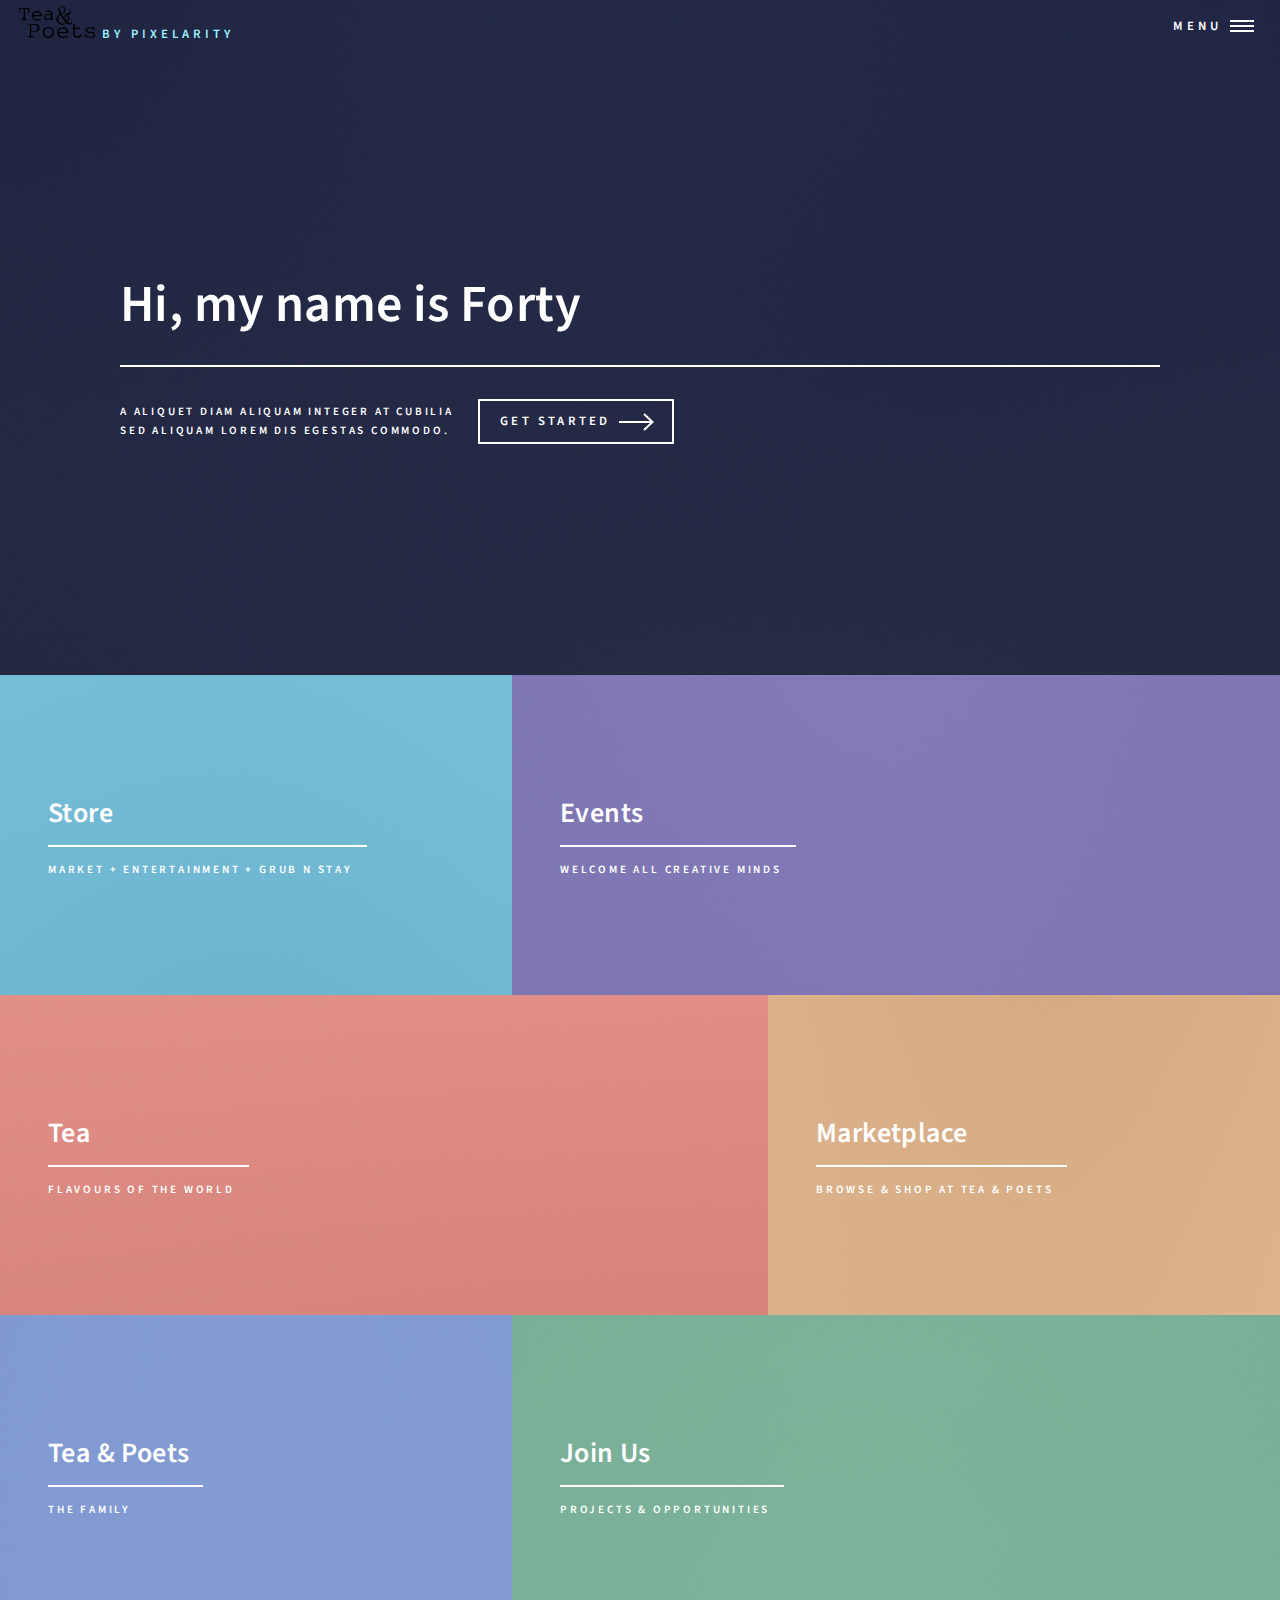
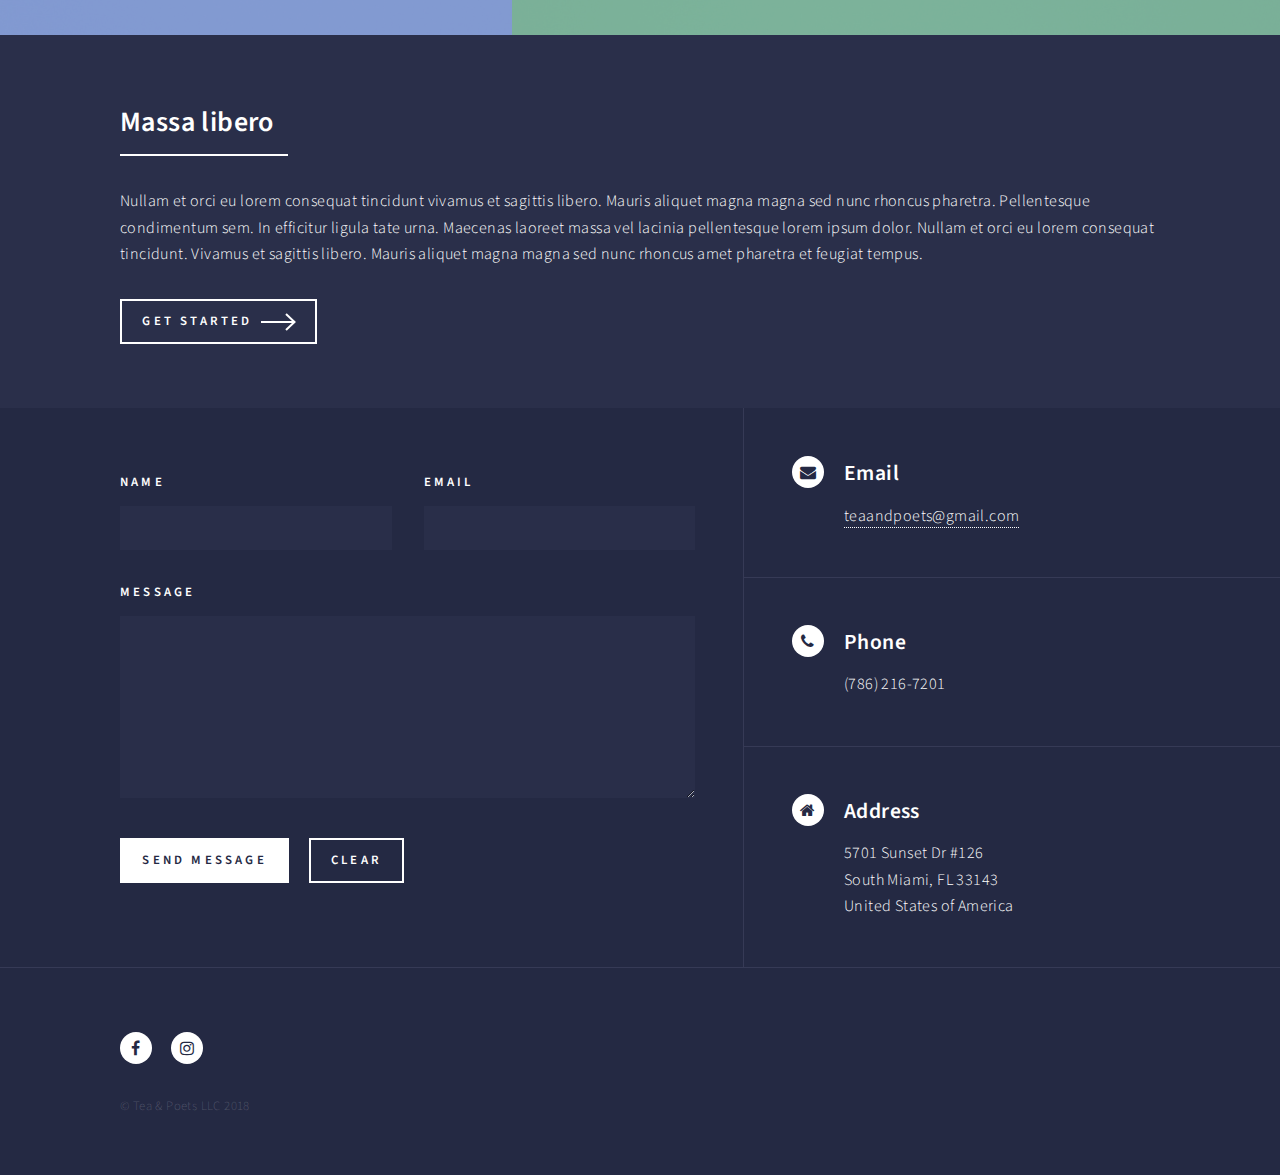
==== index.html @ d029de9e "first commit" ====
<!DOCTYPE HTML>
<!--
	Forty by Pixelarity
	pixelarity.com | hello@pixelarity.com
	License: pixelarity.com/license
-->
<html>
	<head>
		<title>Untitled</title>
		<meta charset="utf-8" />
		<meta name="viewport" content="width=device-width, initial-scale=1, user-scalable=no" />
		<!--[if lte IE 8]><script src="assets/js/ie/html5shiv.js"></script><![endif]-->
		<link rel="stylesheet" href="assets/css/main.css" />
		<!--[if lte IE 9]><link rel="stylesheet" href="assets/css/ie9.css" /><![endif]-->
		<!--[if lte IE 8]><link rel="stylesheet" href="assets/css/ie8.css" /><![endif]-->
	</head>
	<body>

		<!-- Wrapper -->
			<div id="wrapper">

				<!-- Header -->
					<header id="header" class="alt">
						<a href="index.html" class="logo"><img src="./images/TPLogo_black.png"> <span>by Pixelarity</span></a>
						<!-- <a href="index.html" class="logo"><strong>Forty</strong> <span>by Pixelarity</span></a> -->
						<nav>
							<a href="#menu">Menu</a>
						</nav>
					</header>

				<!-- Menu -->
					<nav id="menu">
						<ul class="links">
							<li><a href="index.html">Home</a></li>
							<li><a href="landing.html">Landing</a></li>
							<li><a href="generic.html">Generic</a></li>
							<li><a href="elements.html">Elements</a></li>
						</ul>
						<ul class="actions vertical">
							<li><a href="#" class="button special fit">Get Started</a></li>
							<li><a href="#" class="button fit">Log In</a></li>
						</ul>
					</nav>

				<!-- Banner -->
					<section id="banner" class="major">
						<div class="inner">
							<header class="major">
								<h1>Hi, my name is Forty</h1>
							</header>
							<div class="content">
								<p>A aliquet diam aliquam integer at Cubilia<br />
								sed aliquam lorem dis Egestas Commodo.</p>
								<ul class="actions">
									<li><a href="#one" class="button next scrolly">Get Started</a></li>
								</ul>
							</div>
						</div>
					</section>

				<!-- Main -->
					<div id="main">

						<!-- One -->
							<section id="one" class="tiles">
								<article>
									<span class="image">
										<img src="images/pic01.jpg" alt="" />
									</span>
									<header class="major">
										<h3><a href="landing.html" class="link">Store</a></h3>
										<p>Market + Entertainment + Grub N Stay</p>
									</header>
								</article>
								<article>
									<span class="image">
										<img src="images/pic02.jpg" alt="" />
									</span>
									<header class="major">
										<h3><a href="landing.html" class="link">Events</a></h3>
										<p>Welcome all creative minds</p>
									</header>
								</article>
								<article>
									<span class="image">
										<img src="images/pic03.jpg" alt="" />
									</span>
									<header class="major">
										<h3><a href="landing.html" class="link">Tea</a></h3>
										<p>Flavours of the world</p>
									</header>
								</article>
								<article>
									<span class="image">
										<img src="images/pic04.jpg" alt="" />
									</span>
									<header class="major">
										<h3><a href="landing.html" class="link">Marketplace </a></h3>
										<p>Browse & Shop at Tea & Poets</p>
									</header>
								</article>
								<article>
									<span class="image">
										<img src="images/pic05.jpg" alt="" />
									</span>
									<header class="major">
										<h3><a href="landing.html" class="link">Tea & Poets</a></h3>
										<p>the family</p>
									</header>
								</article>
								<article>
									<span class="image">
										<img src="images/pic06.jpg" alt="" />
									</span>
									<header class="major">
										<h3><a href="landing.html" class="link">Join Us</a></h3>
										<p>Projects & Opportunities</p>
									</header>
								</article>
							</section>

						<!-- Two -->
							<section id="two">
								<div class="inner">
									<header class="major">
										<h2>Massa libero</h2>
									</header>
									<p>Nullam et orci eu lorem consequat tincidunt vivamus et sagittis libero. Mauris aliquet magna magna sed nunc rhoncus pharetra. Pellentesque condimentum sem. In efficitur ligula tate urna. Maecenas laoreet massa vel lacinia pellentesque lorem ipsum dolor. Nullam et orci eu lorem consequat tincidunt. Vivamus et sagittis libero. Mauris aliquet magna magna sed nunc rhoncus amet pharetra et feugiat tempus.</p>
									<ul class="actions">
										<li><a href="landing.html" class="button next">Get Started</a></li>
									</ul>
								</div>
							</section>

					</div>

				<!-- Contact -->
					<section id="contact">
						<div class="inner">
							<section>
								<form method="post" action="#">
									<div class="field half first">
										<label for="name">Name</label>
										<input type="text" name="name" id="name" />
									</div>
									<div class="field half">
										<label for="email">Email</label>
										<input type="text" name="email" id="email" />
									</div>
									<div class="field">
										<label for="message">Message</label>
										<textarea name="message" id="message" rows="6"></textarea>
									</div>
									<ul class="actions">
										<li><input type="submit" value="Send Message" class="special" /></li>
										<li><input type="reset" value="Clear" /></li>
									</ul>
								</form>
							</section>
							<section class="split">
								<section>
									<div class="contact-method">
										<span class="icon alt fa-envelope"></span>
										<h3>Email</h3>
										<a href="#">teaandpoets@gmail.com</a>
									</div>
								</section>
								<section>
									<div class="contact-method">
										<span class="icon alt fa-phone"></span>
										<h3>Phone</h3>
										<span>(786) 216-7201</span>
									</div>
								</section>
								<section>
									<div class="contact-method">
										<span class="icon alt fa-home"></span>
										<h3>Address</h3>
										<span>5701 Sunset Dr #126<br />
										South Miami, FL 33143<br />
										United States of America</span>
									</div>
								</section>
							</section>
						</div>
					</section>

				<!-- Footer -->
					<footer id="footer">
						<div class="inner">
							<ul class="icons">
								<!-- <li><a href="#" class="icon alt fa-twitter"><span class="label">Twitter</span></a></li> -->
								<li><a href="https://www.facebook.com/teaandpoets" class="icon alt fa-facebook"><span class="label">Facebook</span></a></li>
								<li><a href="https://www.instagram.com/teaandpoets" class="icon alt fa-instagram"><span class="label">Instagram</span></a></li>
								<!--  <li><a href="#" class="icon alt fa-github"><span class="label">GitHub</span></a></li> -->
								<!--  <li><a href="#" class="icon alt fa-linkedin"><span class="label">LinkedIn</span></a></li> -->
							</ul>
							<ul class="copyright">
								<li>&copy; Tea & Poets LLC 2018</li>
							</ul>
						</div>
					</footer>

			</div>

		<!-- Scripts -->
			<script src="assets/js/jquery.min.js"></script>
			<script src="assets/js/jquery.scrolly.min.js"></script>
			<script src="assets/js/jquery.scrollex.min.js"></script>
			<script src="assets/js/skel.min.js"></script>
			<script src="assets/js/util.js"></script>
			<!--[if lte IE 8]><script src="assets/js/ie/respond.min.js"></script><![endif]-->
			<script src="assets/js/main.js"></script>

	</body>
</html>
---- assets/css/main.css ----
@import url(font-awesome.min.css);
@import url("https://fonts.googleapis.com/css?family=Source+Sans+Pro:300,300italic,600,600italic");

/*
	Forty by Pixelarity
	pixelarity.com | hello@pixelarity.com
	License: pixelarity.com/license
*/

/* Reset */

	html, body, div, span, applet, object, iframe, h1, h2, h3, h4, h5, h6, p, blockquote, pre, a, abbr, acronym, address, big, cite, code, del, dfn, em, img, ins, kbd, q, s, samp, small, strike, strong, sub, sup, tt, var, b, u, i, center, dl, dt, dd, ol, ul, li, fieldset, form, label, legend, table, caption, tbody, tfoot, thead, tr, th, td, article, aside, canvas, details, embed, figure, figcaption, footer, header, hgroup, menu, nav, output, ruby, section, summary, time, mark, audio, video {
		margin: 0;
		padding: 0;
		border: 0;
		font-size: 100%;
		font: inherit;
		vertical-align: baseline;
	}

	article, aside, details, figcaption, figure, footer, header, hgroup, menu, nav, section {
		display: block;
	}

	body {
		line-height: 1;
	}

	ol, ul {
		list-style: none;
	}

	blockquote, q {
		quotes: none;
	}

	blockquote:before, blockquote:after, q:before, q:after {
		content: '';
		content: none;
	}

	table {
		border-collapse: collapse;
		border-spacing: 0;
	}

	body {
		-webkit-text-size-adjust: none;
	}

/* Box Model */

	*, *:before, *:after {
		-moz-box-sizing: border-box;
		-webkit-box-sizing: border-box;
		box-sizing: border-box;
	}

/* Grid */

	.row {
		border-bottom: solid 1px transparent;
		-moz-box-sizing: border-box;
		-webkit-box-sizing: border-box;
		box-sizing: border-box;
	}

	.row > * {
		float: left;
		-moz-box-sizing: border-box;
		-webkit-box-sizing: border-box;
		box-sizing: border-box;
	}

	.row:after, .row:before {
		content: '';
		display: block;
		clear: both;
		height: 0;
	}

	.row.uniform > * > :first-child {
		margin-top: 0;
	}

	.row.uniform > * > :last-child {
		margin-bottom: 0;
	}

	.row.\30 \25 > * {
		padding: 0 0 0 0em;
	}

	.row.\30 \25 {
		margin: 0 0 -1px 0em;
	}

	.row.uniform.\30 \25 > * {
		padding: 0em 0 0 0em;
	}

	.row.uniform.\30 \25 {
		margin: 0em 0 -1px 0em;
	}

	.row > * {
		padding: 0 0 0 2em;
	}

	.row {
		margin: 0 0 -1px -2em;
	}

	.row.uniform > * {
		padding: 2em 0 0 2em;
	}

	.row.uniform {
		margin: -2em 0 -1px -2em;
	}

	.row.\32 00\25 > * {
		padding: 0 0 0 4em;
	}

	.row.\32 00\25 {
		margin: 0 0 -1px -4em;
	}

	.row.uniform.\32 00\25 > * {
		padding: 4em 0 0 4em;
	}

	.row.uniform.\32 00\25 {
		margin: -4em 0 -1px -4em;
	}

	.row.\31 50\25 > * {
		padding: 0 0 0 3em;
	}

	.row.\31 50\25 {
		margin: 0 0 -1px -3em;
	}

	.row.uniform.\31 50\25 > * {
		padding: 3em 0 0 3em;
	}

	.row.uniform.\31 50\25 {
		margin: -3em 0 -1px -3em;
	}

	.row.\35 0\25 > * {
		padding: 0 0 0 1em;
	}

	.row.\35 0\25 {
		margin: 0 0 -1px -1em;
	}

	.row.uniform.\35 0\25 > * {
		padding: 1em 0 0 1em;
	}

	.row.uniform.\35 0\25 {
		margin: -1em 0 -1px -1em;
	}

	.row.\32 5\25 > * {
		padding: 0 0 0 0.5em;
	}

	.row.\32 5\25 {
		margin: 0 0 -1px -0.5em;
	}

	.row.uniform.\32 5\25 > * {
		padding: 0.5em 0 0 0.5em;
	}

	.row.uniform.\32 5\25 {
		margin: -0.5em 0 -1px -0.5em;
	}

	.\31 2u, .\31 2u\24 {
		width: 100%;
		clear: none;
		margin-left: 0;
	}

	.\31 1u, .\31 1u\24 {
		width: 91.6666666667%;
		clear: none;
		margin-left: 0;
	}

	.\31 0u, .\31 0u\24 {
		width: 83.3333333333%;
		clear: none;
		margin-left: 0;
	}

	.\39 u, .\39 u\24 {
		width: 75%;
		clear: none;
		margin-left: 0;
	}

	.\38 u, .\38 u\24 {
		width: 66.6666666667%;
		clear: none;
		margin-left: 0;
	}

	.\37 u, .\37 u\24 {
		width: 58.3333333333%;
		clear: none;
		margin-left: 0;
	}

	.\36 u, .\36 u\24 {
		width: 50%;
		clear: none;
		margin-left: 0;
	}

	.\35 u, .\35 u\24 {
		width: 41.6666666667%;
		clear: none;
		margin-left: 0;
	}

	.\34 u, .\34 u\24 {
		width: 33.3333333333%;
		clear: none;
		margin-left: 0;
	}

	.\33 u, .\33 u\24 {
		width: 25%;
		clear: none;
		margin-left: 0;
	}

	.\32 u, .\32 u\24 {
		width: 16.6666666667%;
		clear: none;
		margin-left: 0;
	}

	.\31 u, .\31 u\24 {
		width: 8.3333333333%;
		clear: none;
		margin-left: 0;
	}

	.\31 2u\24 + *,
	.\31 1u\24 + *,
	.\31 0u\24 + *,
	.\39 u\24 + *,
	.\38 u\24 + *,
	.\37 u\24 + *,
	.\36 u\24 + *,
	.\35 u\24 + *,
	.\34 u\24 + *,
	.\33 u\24 + *,
	.\32 u\24 + *,
	.\31 u\24 + * {
		clear: left;
	}

	.\-11u {
		margin-left: 91.66667%;
	}

	.\-10u {
		margin-left: 83.33333%;
	}

	.\-9u {
		margin-left: 75%;
	}

	.\-8u {
		margin-left: 66.66667%;
	}

	.\-7u {
		margin-left: 58.33333%;
	}

	.\-6u {
		margin-left: 50%;
	}

	.\-5u {
		margin-left: 41.66667%;
	}

	.\-4u {
		margin-left: 33.33333%;
	}

	.\-3u {
		margin-left: 25%;
	}

	.\-2u {
		margin-left: 16.66667%;
	}

	.\-1u {
		margin-left: 8.33333%;
	}

	@media screen and (max-width: 1680px) {

		.row > * {
			padding: 0 0 0 2em;
		}

		.row {
			margin: 0 0 -1px -2em;
		}

		.row.uniform > * {
			padding: 2em 0 0 2em;
		}

		.row.uniform {
			margin: -2em 0 -1px -2em;
		}

		.row.\32 00\25 > * {
			padding: 0 0 0 4em;
		}

		.row.\32 00\25 {
			margin: 0 0 -1px -4em;
		}

		.row.uniform.\32 00\25 > * {
			padding: 4em 0 0 4em;
		}

		.row.uniform.\32 00\25 {
			margin: -4em 0 -1px -4em;
		}

		.row.\31 50\25 > * {
			padding: 0 0 0 3em;
		}

		.row.\31 50\25 {
			margin: 0 0 -1px -3em;
		}

		.row.uniform.\31 50\25 > * {
			padding: 3em 0 0 3em;
		}

		.row.uniform.\31 50\25 {
			margin: -3em 0 -1px -3em;
		}

		.row.\35 0\25 > * {
			padding: 0 0 0 1em;
		}

		.row.\35 0\25 {
			margin: 0 0 -1px -1em;
		}

		.row.uniform.\35 0\25 > * {
			padding: 1em 0 0 1em;
		}

		.row.uniform.\35 0\25 {
			margin: -1em 0 -1px -1em;
		}

		.row.\32 5\25 > * {
			padding: 0 0 0 0.5em;
		}

		.row.\32 5\25 {
			margin: 0 0 -1px -0.5em;
		}

		.row.uniform.\32 5\25 > * {
			padding: 0.5em 0 0 0.5em;
		}

		.row.uniform.\32 5\25 {
			margin: -0.5em 0 -1px -0.5em;
		}

		.\31 2u\28xlarge\29, .\31 2u\24\28xlarge\29 {
			width: 100%;
			clear: none;
			margin-left: 0;
		}

		.\31 1u\28xlarge\29, .\31 1u\24\28xlarge\29 {
			width: 91.6666666667%;
			clear: none;
			margin-left: 0;
		}

		.\31 0u\28xlarge\29, .\31 0u\24\28xlarge\29 {
			width: 83.3333333333%;
			clear: none;
			margin-left: 0;
		}

		.\39 u\28xlarge\29, .\39 u\24\28xlarge\29 {
			width: 75%;
			clear: none;
			margin-left: 0;
		}

		.\38 u\28xlarge\29, .\38 u\24\28xlarge\29 {
			width: 66.6666666667%;
			clear: none;
			margin-left: 0;
		}

		.\37 u\28xlarge\29, .\37 u\24\28xlarge\29 {
			width: 58.3333333333%;
			clear: none;
			margin-left: 0;
		}

		.\36 u\28xlarge\29, .\36 u\24\28xlarge\29 {
			width: 50%;
			clear: none;
			margin-left: 0;
		}

		.\35 u\28xlarge\29, .\35 u\24\28xlarge\29 {
			width: 41.6666666667%;
			clear: none;
			margin-left: 0;
		}

		.\34 u\28xlarge\29, .\34 u\24\28xlarge\29 {
			width: 33.3333333333%;
			clear: none;
			margin-left: 0;
		}

		.\33 u\28xlarge\29, .\33 u\24\28xlarge\29 {
			width: 25%;
			clear: none;
			margin-left: 0;
		}

		.\32 u\28xlarge\29, .\32 u\24\28xlarge\29 {
			width: 16.6666666667%;
			clear: none;
			margin-left: 0;
		}

		.\31 u\28xlarge\29, .\31 u\24\28xlarge\29 {
			width: 8.3333333333%;
			clear: none;
			margin-left: 0;
		}

		.\31 2u\24\28xlarge\29 + *,
		.\31 1u\24\28xlarge\29 + *,
		.\31 0u\24\28xlarge\29 + *,
		.\39 u\24\28xlarge\29 + *,
		.\38 u\24\28xlarge\29 + *,
		.\37 u\24\28xlarge\29 + *,
		.\36 u\24\28xlarge\29 + *,
		.\35 u\24\28xlarge\29 + *,
		.\34 u\24\28xlarge\29 + *,
		.\33 u\24\28xlarge\29 + *,
		.\32 u\24\28xlarge\29 + *,
		.\31 u\24\28xlarge\29 + * {
			clear: left;
		}

		.\-11u\28xlarge\29 {
			margin-left: 91.66667%;
		}

		.\-10u\28xlarge\29 {
			margin-left: 83.33333%;
		}

		.\-9u\28xlarge\29 {
			margin-left: 75%;
		}

		.\-8u\28xlarge\29 {
			margin-left: 66.66667%;
		}

		.\-7u\28xlarge\29 {
			margin-left: 58.33333%;
		}

		.\-6u\28xlarge\29 {
			margin-left: 50%;
		}

		.\-5u\28xlarge\29 {
			margin-left: 41.66667%;
		}

		.\-4u\28xlarge\29 {
			margin-left: 33.33333%;
		}

		.\-3u\28xlarge\29 {
			margin-left: 25%;
		}

		.\-2u\28xlarge\29 {
			margin-left: 16.66667%;
		}

		.\-1u\28xlarge\29 {
			margin-left: 8.33333%;
		}

	}

	@media screen and (max-width: 1280px) {

		.row > * {
			padding: 0 0 0 1.5em;
		}

		.row {
			margin: 0 0 -1px -1.5em;
		}

		.row.uniform > * {
			padding: 1.5em 0 0 1.5em;
		}

		.row.uniform {
			margin: -1.5em 0 -1px -1.5em;
		}

		.row.\32 00\25 > * {
			padding: 0 0 0 3em;
		}

		.row.\32 00\25 {
			margin: 0 0 -1px -3em;
		}

		.row.uniform.\32 00\25 > * {
			padding: 3em 0 0 3em;
		}

		.row.uniform.\32 00\25 {
			margin: -3em 0 -1px -3em;
		}

		.row.\31 50\25 > * {
			padding: 0 0 0 2.25em;
		}

		.row.\31 50\25 {
			margin: 0 0 -1px -2.25em;
		}

		.row.uniform.\31 50\25 > * {
			padding: 2.25em 0 0 2.25em;
		}

		.row.uniform.\31 50\25 {
			margin: -2.25em 0 -1px -2.25em;
		}

		.row.\35 0\25 > * {
			padding: 0 0 0 0.75em;
		}

		.row.\35 0\25 {
			margin: 0 0 -1px -0.75em;
		}

		.row.uniform.\35 0\25 > * {
			padding: 0.75em 0 0 0.75em;
		}

		.row.uniform.\35 0\25 {
			margin: -0.75em 0 -1px -0.75em;
		}

		.row.\32 5\25 > * {
			padding: 0 0 0 0.375em;
		}

		.row.\32 5\25 {
			margin: 0 0 -1px -0.375em;
		}

		.row.uniform.\32 5\25 > * {
			padding: 0.375em 0 0 0.375em;
		}

		.row.uniform.\32 5\25 {
			margin: -0.375em 0 -1px -0.375em;
		}

		.\31 2u\28large\29, .\31 2u\24\28large\29 {
			width: 100%;
			clear: none;
			margin-left: 0;
		}

		.\31 1u\28large\29, .\31 1u\24\28large\29 {
			width: 91.6666666667%;
			clear: none;
			margin-left: 0;
		}

		.\31 0u\28large\29, .\31 0u\24\28large\29 {
			width: 83.3333333333%;
			clear: none;
			margin-left: 0;
		}

		.\39 u\28large\29, .\39 u\24\28large\29 {
			width: 75%;
			clear: none;
			margin-left: 0;
		}

		.\38 u\28large\29, .\38 u\24\28large\29 {
			width: 66.6666666667%;
			clear: none;
			margin-left: 0;
		}

		.\37 u\28large\29, .\37 u\24\28large\29 {
			width: 58.3333333333%;
			clear: none;
			margin-left: 0;
		}

		.\36 u\28large\29, .\36 u\24\28large\29 {
			width: 50%;
			clear: none;
			margin-left: 0;
		}

		.\35 u\28large\29, .\35 u\24\28large\29 {
			width: 41.6666666667%;
			clear: none;
			margin-left: 0;
		}

		.\34 u\28large\29, .\34 u\24\28large\29 {
			width: 33.3333333333%;
			clear: none;
			margin-left: 0;
		}

		.\33 u\28large\29, .\33 u\24\28large\29 {
			width: 25%;
			clear: none;
			margin-left: 0;
		}

		.\32 u\28large\29, .\32 u\24\28large\29 {
			width: 16.6666666667%;
			clear: none;
			margin-left: 0;
		}

		.\31 u\28large\29, .\31 u\24\28large\29 {
			width: 8.3333333333%;
			clear: none;
			margin-left: 0;
		}

		.\31 2u\24\28large\29 + *,
		.\31 1u\24\28large\29 + *,
		.\31 0u\24\28large\29 + *,
		.\39 u\24\28large\29 + *,
		.\38 u\24\28large\29 + *,
		.\37 u\24\28large\29 + *,
		.\36 u\24\28large\29 + *,
		.\35 u\24\28large\29 + *,
		.\34 u\24\28large\29 + *,
		.\33 u\24\28large\29 + *,
		.\32 u\24\28large\29 + *,
		.\31 u\24\28large\29 + * {
			clear: left;
		}

		.\-11u\28large\29 {
			margin-left: 91.66667%;
		}

		.\-10u\28large\29 {
			margin-left: 83.33333%;
		}

		.\-9u\28large\29 {
			margin-left: 75%;
		}

		.\-8u\28large\29 {
			margin-left: 66.66667%;
		}

		.\-7u\28large\29 {
			margin-left: 58.33333%;
		}

		.\-6u\28large\29 {
			margin-left: 50%;
		}

		.\-5u\28large\29 {
			margin-left: 41.66667%;
		}

		.\-4u\28large\29 {
			margin-left: 33.33333%;
		}

		.\-3u\28large\29 {
			margin-left: 25%;
		}

		.\-2u\28large\29 {
			margin-left: 16.66667%;
		}

		.\-1u\28large\29 {
			margin-left: 8.33333%;
		}

	}

	@media screen and (max-width: 980px) {

		.row > * {
			padding: 0 0 0 1.5em;
		}

		.row {
			margin: 0 0 -1px -1.5em;
		}

		.row.uniform > * {
			padding: 1.5em 0 0 1.5em;
		}

		.row.uniform {
			margin: -1.5em 0 -1px -1.5em;
		}

		.row.\32 00\25 > * {
			padding: 0 0 0 3em;
		}

		.row.\32 00\25 {
			margin: 0 0 -1px -3em;
		}

		.row.uniform.\32 00\25 > * {
			padding: 3em 0 0 3em;
		}

		.row.uniform.\32 00\25 {
			margin: -3em 0 -1px -3em;
		}

		.row.\31 50\25 > * {
			padding: 0 0 0 2.25em;
		}

		.row.\31 50\25 {
			margin: 0 0 -1px -2.25em;
		}

		.row.uniform.\31 50\25 > * {
			padding: 2.25em 0 0 2.25em;
		}

		.row.uniform.\31 50\25 {
			margin: -2.25em 0 -1px -2.25em;
		}

		.row.\35 0\25 > * {
			padding: 0 0 0 0.75em;
		}

		.row.\35 0\25 {
			margin: 0 0 -1px -0.75em;
		}

		.row.uniform.\35 0\25 > * {
			padding: 0.75em 0 0 0.75em;
		}

		.row.uniform.\35 0\25 {
			margin: -0.75em 0 -1px -0.75em;
		}

		.row.\32 5\25 > * {
			padding: 0 0 0 0.375em;
		}

		.row.\32 5\25 {
			margin: 0 0 -1px -0.375em;
		}

		.row.uniform.\32 5\25 > * {
			padding: 0.375em 0 0 0.375em;
		}

		.row.uniform.\32 5\25 {
			margin: -0.375em 0 -1px -0.375em;
		}

		.\31 2u\28medium\29, .\31 2u\24\28medium\29 {
			width: 100%;
			clear: none;
			margin-left: 0;
		}

		.\31 1u\28medium\29, .\31 1u\24\28medium\29 {
			width: 91.6666666667%;
			clear: none;
			margin-left: 0;
		}

		.\31 0u\28medium\29, .\31 0u\24\28medium\29 {
			width: 83.3333333333%;
			clear: none;
			margin-left: 0;
		}

		.\39 u\28medium\29, .\39 u\24\28medium\29 {
			width: 75%;
			clear: none;
			margin-left: 0;
		}

		.\38 u\28medium\29, .\38 u\24\28medium\29 {
			width: 66.6666666667%;
			clear: none;
			margin-left: 0;
		}

		.\37 u\28medium\29, .\37 u\24\28medium\29 {
			width: 58.3333333333%;
			clear: none;
			margin-left: 0;
		}

		.\36 u\28medium\29, .\36 u\24\28medium\29 {
			width: 50%;
			clear: none;
			margin-left: 0;
		}

		.\35 u\28medium\29, .\35 u\24\28medium\29 {
			width: 41.6666666667%;
			clear: none;
			margin-left: 0;
		}

		.\34 u\28medium\29, .\34 u\24\28medium\29 {
			width: 33.3333333333%;
			clear: none;
			margin-left: 0;
		}

		.\33 u\28medium\29, .\33 u\24\28medium\29 {
			width: 25%;
			clear: none;
			margin-left: 0;
		}

		.\32 u\28medium\29, .\32 u\24\28medium\29 {
			width: 16.6666666667%;
			clear: none;
			margin-left: 0;
		}

		.\31 u\28medium\29, .\31 u\24\28medium\29 {
			width: 8.3333333333%;
			clear: none;
			margin-left: 0;
		}

		.\31 2u\24\28medium\29 + *,
		.\31 1u\24\28medium\29 + *,
		.\31 0u\24\28medium\29 + *,
		.\39 u\24\28medium\29 + *,
		.\38 u\24\28medium\29 + *,
		.\37 u\24\28medium\29 + *,
		.\36 u\24\28medium\29 + *,
		.\35 u\24\28medium\29 + *,
		.\34 u\24\28medium\29 + *,
		.\33 u\24\28medium\29 + *,
		.\32 u\24\28medium\29 + *,
		.\31 u\24\28medium\29 + * {
			clear: left;
		}

		.\-11u\28medium\29 {
			margin-left: 91.66667%;
		}

		.\-10u\28medium\29 {
			margin-left: 83.33333%;
		}

		.\-9u\28medium\29 {
			margin-left: 75%;
		}

		.\-8u\28medium\29 {
			margin-left: 66.66667%;
		}

		.\-7u\28medium\29 {
			margin-left: 58.33333%;
		}

		.\-6u\28medium\29 {
			margin-left: 50%;
		}

		.\-5u\28medium\29 {
			margin-left: 41.66667%;
		}

		.\-4u\28medium\29 {
			margin-left: 33.33333%;
		}

		.\-3u\28medium\29 {
			margin-left: 25%;
		}

		.\-2u\28medium\29 {
			margin-left: 16.66667%;
		}

		.\-1u\28medium\29 {
			margin-left: 8.33333%;
		}

	}

	@media screen and (max-width: 736px) {

		.row > * {
			padding: 0 0 0 1.25em;
		}

		.row {
			margin: 0 0 -1px -1.25em;
		}

		.row.uniform > * {
			padding: 1.25em 0 0 1.25em;
		}

		.row.uniform {
			margin: -1.25em 0 -1px -1.25em;
		}

		.row.\32 00\25 > * {
			padding: 0 0 0 2.5em;
		}

		.row.\32 00\25 {
			margin: 0 0 -1px -2.5em;
		}

		.row.uniform.\32 00\25 > * {
			padding: 2.5em 0 0 2.5em;
		}

		.row.uniform.\32 00\25 {
			margin: -2.5em 0 -1px -2.5em;
		}

		.row.\31 50\25 > * {
			padding: 0 0 0 1.875em;
		}

		.row.\31 50\25 {
			margin: 0 0 -1px -1.875em;
		}

		.row.uniform.\31 50\25 > * {
			padding: 1.875em 0 0 1.875em;
		}

		.row.uniform.\31 50\25 {
			margin: -1.875em 0 -1px -1.875em;
		}

		.row.\35 0\25 > * {
			padding: 0 0 0 0.625em;
		}

		.row.\35 0\25 {
			margin: 0 0 -1px -0.625em;
		}

		.row.uniform.\35 0\25 > * {
			padding: 0.625em 0 0 0.625em;
		}

		.row.uniform.\35 0\25 {
			margin: -0.625em 0 -1px -0.625em;
		}

		.row.\32 5\25 > * {
			padding: 0 0 0 0.3125em;
		}

		.row.\32 5\25 {
			margin: 0 0 -1px -0.3125em;
		}

		.row.uniform.\32 5\25 > * {
			padding: 0.3125em 0 0 0.3125em;
		}

		.row.uniform.\32 5\25 {
			margin: -0.3125em 0 -1px -0.3125em;
		}

		.\31 2u\28small\29, .\31 2u\24\28small\29 {
			width: 100%;
			clear: none;
			margin-left: 0;
		}

		.\31 1u\28small\29, .\31 1u\24\28small\29 {
			width: 91.6666666667%;
			clear: none;
			margin-left: 0;
		}

		.\31 0u\28small\29, .\31 0u\24\28small\29 {
			width: 83.3333333333%;
			clear: none;
			margin-left: 0;
		}

		.\39 u\28small\29, .\39 u\24\28small\29 {
			width: 75%;
			clear: none;
			margin-left: 0;
		}

		.\38 u\28small\29, .\38 u\24\28small\29 {
			width: 66.6666666667%;
			clear: none;
			margin-left: 0;
		}

		.\37 u\28small\29, .\37 u\24\28small\29 {
			width: 58.3333333333%;
			clear: none;
			margin-left: 0;
		}

		.\36 u\28small\29, .\36 u\24\28small\29 {
			width: 50%;
			clear: none;
			margin-left: 0;
		}

		.\35 u\28small\29, .\35 u\24\28small\29 {
			width: 41.6666666667%;
			clear: none;
			margin-left: 0;
		}

		.\34 u\28small\29, .\34 u\24\28small\29 {
			width: 33.3333333333%;
			clear: none;
			margin-left: 0;
		}

		.\33 u\28small\29, .\33 u\24\28small\29 {
			width: 25%;
			clear: none;
			margin-left: 0;
		}

		.\32 u\28small\29, .\32 u\24\28small\29 {
			width: 16.6666666667%;
			clear: none;
			margin-left: 0;
		}

		.\31 u\28small\29, .\31 u\24\28small\29 {
			width: 8.3333333333%;
			clear: none;
			margin-left: 0;
		}

		.\31 2u\24\28small\29 + *,
		.\31 1u\24\28small\29 + *,
		.\31 0u\24\28small\29 + *,
		.\39 u\24\28small\29 + *,
		.\38 u\24\28small\29 + *,
		.\37 u\24\28small\29 + *,
		.\36 u\24\28small\29 + *,
		.\35 u\24\28small\29 + *,
		.\34 u\24\28small\29 + *,
		.\33 u\24\28small\29 + *,
		.\32 u\24\28small\29 + *,
		.\31 u\24\28small\29 + * {
			clear: left;
		}

		.\-11u\28small\29 {
			margin-left: 91.66667%;
		}

		.\-10u\28small\29 {
			margin-left: 83.33333%;
		}

		.\-9u\28small\29 {
			margin-left: 75%;
		}

		.\-8u\28small\29 {
			margin-left: 66.66667%;
		}

		.\-7u\28small\29 {
			margin-left: 58.33333%;
		}

		.\-6u\28small\29 {
			margin-left: 50%;
		}

		.\-5u\28small\29 {
			margin-left: 41.66667%;
		}

		.\-4u\28small\29 {
			margin-left: 33.33333%;
		}

		.\-3u\28small\29 {
			margin-left: 25%;
		}

		.\-2u\28small\29 {
			margin-left: 16.66667%;
		}

		.\-1u\28small\29 {
			margin-left: 8.33333%;
		}

	}

	@media screen and (max-width: 480px) {

		.row > * {
			padding: 0 0 0 1.25em;
		}

		.row {
			margin: 0 0 -1px -1.25em;
		}

		.row.uniform > * {
			padding: 1.25em 0 0 1.25em;
		}

		.row.uniform {
			margin: -1.25em 0 -1px -1.25em;
		}

		.row.\32 00\25 > * {
			padding: 0 0 0 2.5em;
		}

		.row.\32 00\25 {
			margin: 0 0 -1px -2.5em;
		}

		.row.uniform.\32 00\25 > * {
			padding: 2.5em 0 0 2.5em;
		}

		.row.uniform.\32 00\25 {
			margin: -2.5em 0 -1px -2.5em;
		}

		.row.\31 50\25 > * {
			padding: 0 0 0 1.875em;
		}

		.row.\31 50\25 {
			margin: 0 0 -1px -1.875em;
		}

		.row.uniform.\31 50\25 > * {
			padding: 1.875em 0 0 1.875em;
		}

		.row.uniform.\31 50\25 {
			margin: -1.875em 0 -1px -1.875em;
		}

		.row.\35 0\25 > * {
			padding: 0 0 0 0.625em;
		}

		.row.\35 0\25 {
			margin: 0 0 -1px -0.625em;
		}

		.row.uniform.\35 0\25 > * {
			padding: 0.625em 0 0 0.625em;
		}

		.row.uniform.\35 0\25 {
			margin: -0.625em 0 -1px -0.625em;
		}

		.row.\32 5\25 > * {
			padding: 0 0 0 0.3125em;
		}

		.row.\32 5\25 {
			margin: 0 0 -1px -0.3125em;
		}

		.row.uniform.\32 5\25 > * {
			padding: 0.3125em 0 0 0.3125em;
		}

		.row.uniform.\32 5\25 {
			margin: -0.3125em 0 -1px -0.3125em;
		}

		.\31 2u\28xsmall\29, .\31 2u\24\28xsmall\29 {
			width: 100%;
			clear: none;
			margin-left: 0;
		}

		.\31 1u\28xsmall\29, .\31 1u\24\28xsmall\29 {
			width: 91.6666666667%;
			clear: none;
			margin-left: 0;
		}

		.\31 0u\28xsmall\29, .\31 0u\24\28xsmall\29 {
			width: 83.3333333333%;
			clear: none;
			margin-left: 0;
		}

		.\39 u\28xsmall\29, .\39 u\24\28xsmall\29 {
			width: 75%;
			clear: none;
			margin-left: 0;
		}

		.\38 u\28xsmall\29, .\38 u\24\28xsmall\29 {
			width: 66.6666666667%;
			clear: none;
			margin-left: 0;
		}

		.\37 u\28xsmall\29, .\37 u\24\28xsmall\29 {
			width: 58.3333333333%;
			clear: none;
			margin-left: 0;
		}

		.\36 u\28xsmall\29, .\36 u\24\28xsmall\29 {
			width: 50%;
			clear: none;
			margin-left: 0;
		}

		.\35 u\28xsmall\29, .\35 u\24\28xsmall\29 {
			width: 41.6666666667%;
			clear: none;
			margin-left: 0;
		}

		.\34 u\28xsmall\29, .\34 u\24\28xsmall\29 {
			width: 33.3333333333%;
			clear: none;
			margin-left: 0;
		}

		.\33 u\28xsmall\29, .\33 u\24\28xsmall\29 {
			width: 25%;
			clear: none;
			margin-left: 0;
		}

		.\32 u\28xsmall\29, .\32 u\24\28xsmall\29 {
			width: 16.6666666667%;
			clear: none;
			margin-left: 0;
		}

		.\31 u\28xsmall\29, .\31 u\24\28xsmall\29 {
			width: 8.3333333333%;
			clear: none;
			margin-left: 0;
		}

		.\31 2u\24\28xsmall\29 + *,
		.\31 1u\24\28xsmall\29 + *,
		.\31 0u\24\28xsmall\29 + *,
		.\39 u\24\28xsmall\29 + *,
		.\38 u\24\28xsmall\29 + *,
		.\37 u\24\28xsmall\29 + *,
		.\36 u\24\28xsmall\29 + *,
		.\35 u\24\28xsmall\29 + *,
		.\34 u\24\28xsmall\29 + *,
		.\33 u\24\28xsmall\29 + *,
		.\32 u\24\28xsmall\29 + *,
		.\31 u\24\28xsmall\29 + * {
			clear: left;
		}

		.\-11u\28xsmall\29 {
			margin-left: 91.66667%;
		}

		.\-10u\28xsmall\29 {
			margin-left: 83.33333%;
		}

		.\-9u\28xsmall\29 {
			margin-left: 75%;
		}

		.\-8u\28xsmall\29 {
			margin-left: 66.66667%;
		}

		.\-7u\28xsmall\29 {
			margin-left: 58.33333%;
		}

		.\-6u\28xsmall\29 {
			margin-left: 50%;
		}

		.\-5u\28xsmall\29 {
			margin-left: 41.66667%;
		}

		.\-4u\28xsmall\29 {
			margin-left: 33.33333%;
		}

		.\-3u\28xsmall\29 {
			margin-left: 25%;
		}

		.\-2u\28xsmall\29 {
			margin-left: 16.66667%;
		}

		.\-1u\28xsmall\29 {
			margin-left: 8.33333%;
		}

	}

	@media screen and (max-width: 360px) {

		.row > * {
			padding: 0 0 0 1.25em;
		}

		.row {
			margin: 0 0 -1px -1.25em;
		}

		.row.uniform > * {
			padding: 1.25em 0 0 1.25em;
		}

		.row.uniform {
			margin: -1.25em 0 -1px -1.25em;
		}

		.row.\32 00\25 > * {
			padding: 0 0 0 2.5em;
		}

		.row.\32 00\25 {
			margin: 0 0 -1px -2.5em;
		}

		.row.uniform.\32 00\25 > * {
			padding: 2.5em 0 0 2.5em;
		}

		.row.uniform.\32 00\25 {
			margin: -2.5em 0 -1px -2.5em;
		}

		.row.\31 50\25 > * {
			padding: 0 0 0 1.875em;
		}

		.row.\31 50\25 {
			margin: 0 0 -1px -1.875em;
		}

		.row.uniform.\31 50\25 > * {
			padding: 1.875em 0 0 1.875em;
		}

		.row.uniform.\31 50\25 {
			margin: -1.875em 0 -1px -1.875em;
		}

		.row.\35 0\25 > * {
			padding: 0 0 0 0.625em;
		}

		.row.\35 0\25 {
			margin: 0 0 -1px -0.625em;
		}

		.row.uniform.\35 0\25 > * {
			padding: 0.625em 0 0 0.625em;
		}

		.row.uniform.\35 0\25 {
			margin: -0.625em 0 -1px -0.625em;
		}

		.row.\32 5\25 > * {
			padding: 0 0 0 0.3125em;
		}

		.row.\32 5\25 {
			margin: 0 0 -1px -0.3125em;
		}

		.row.uniform.\32 5\25 > * {
			padding: 0.3125em 0 0 0.3125em;
		}

		.row.uniform.\32 5\25 {
			margin: -0.3125em 0 -1px -0.3125em;
		}

		.\31 2u\28xxsmall\29, .\31 2u\24\28xxsmall\29 {
			width: 100%;
			clear: none;
			margin-left: 0;
		}

		.\31 1u\28xxsmall\29, .\31 1u\24\28xxsmall\29 {
			width: 91.6666666667%;
			clear: none;
			margin-left: 0;
		}

		.\31 0u\28xxsmall\29, .\31 0u\24\28xxsmall\29 {
			width: 83.3333333333%;
			clear: none;
			margin-left: 0;
		}

		.\39 u\28xxsmall\29, .\39 u\24\28xxsmall\29 {
			width: 75%;
			clear: none;
			margin-left: 0;
		}

		.\38 u\28xxsmall\29, .\38 u\24\28xxsmall\29 {
			width: 66.6666666667%;
			clear: none;
			margin-left: 0;
		}

		.\37 u\28xxsmall\29, .\37 u\24\28xxsmall\29 {
			width: 58.3333333333%;
			clear: none;
			margin-left: 0;
		}

		.\36 u\28xxsmall\29, .\36 u\24\28xxsmall\29 {
			width: 50%;
			clear: none;
			margin-left: 0;
		}

		.\35 u\28xxsmall\29, .\35 u\24\28xxsmall\29 {
			width: 41.6666666667%;
			clear: none;
			margin-left: 0;
		}

		.\34 u\28xxsmall\29, .\34 u\24\28xxsmall\29 {
			width: 33.3333333333%;
			clear: none;
			margin-left: 0;
		}

		.\33 u\28xxsmall\29, .\33 u\24\28xxsmall\29 {
			width: 25%;
			clear: none;
			margin-left: 0;
		}

		.\32 u\28xxsmall\29, .\32 u\24\28xxsmall\29 {
			width: 16.6666666667%;
			clear: none;
			margin-left: 0;
		}

		.\31 u\28xxsmall\29, .\31 u\24\28xxsmall\29 {
			width: 8.3333333333%;
			clear: none;
			margin-left: 0;
		}

		.\31 2u\24\28xxsmall\29 + *,
		.\31 1u\24\28xxsmall\29 + *,
		.\31 0u\24\28xxsmall\29 + *,
		.\39 u\24\28xxsmall\29 + *,
		.\38 u\24\28xxsmall\29 + *,
		.\37 u\24\28xxsmall\29 + *,
		.\36 u\24\28xxsmall\29 + *,
		.\35 u\24\28xxsmall\29 + *,
		.\34 u\24\28xxsmall\29 + *,
		.\33 u\24\28xxsmall\29 + *,
		.\32 u\24\28xxsmall\29 + *,
		.\31 u\24\28xxsmall\29 + * {
			clear: left;
		}

		.\-11u\28xxsmall\29 {
			margin-left: 91.66667%;
		}

		.\-10u\28xxsmall\29 {
			margin-left: 83.33333%;
		}

		.\-9u\28xxsmall\29 {
			margin-left: 75%;
		}

		.\-8u\28xxsmall\29 {
			margin-left: 66.66667%;
		}

		.\-7u\28xxsmall\29 {
			margin-left: 58.33333%;
		}

		.\-6u\28xxsmall\29 {
			margin-left: 50%;
		}

		.\-5u\28xxsmall\29 {
			margin-left: 41.66667%;
		}

		.\-4u\28xxsmall\29 {
			margin-left: 33.33333%;
		}

		.\-3u\28xxsmall\29 {
			margin-left: 25%;
		}

		.\-2u\28xxsmall\29 {
			margin-left: 16.66667%;
		}

		.\-1u\28xxsmall\29 {
			margin-left: 8.33333%;
		}

	}

/* Basic */

	@-ms-viewport {
		width: device-width;
	}

	body {
		-ms-overflow-style: scrollbar;
	}

	@media screen and (max-width: 480px) {

		html, body {
			min-width: 320px;
		}

	}

	body {
		background: #242943;
	}

		body.is-loading *, body.is-loading *:before, body.is-loading *:after {
			-moz-animation: none !important;
			-webkit-animation: none !important;
			-ms-animation: none !important;
			animation: none !important;
			-moz-transition: none !important;
			-webkit-transition: none !important;
			-ms-transition: none !important;
			transition: none !important;
		}

/* Type */

	body, input, select, textarea {
		color: #ffffff;
		font-family: "Source Sans Pro", Helvetica, sans-serif;
		font-size: 17pt;
		font-weight: 300;
		letter-spacing: 0.025em;
		line-height: 1.65;
	}

		@media screen and (max-width: 1680px) {

			body, input, select, textarea {
				font-size: 14pt;
			}

		}

		@media screen and (max-width: 1280px) {

			body, input, select, textarea {
				font-size: 12pt;
			}

		}

		@media screen and (max-width: 360px) {

			body, input, select, textarea {
				font-size: 11pt;
			}

		}

	a {
		-moz-transition: color 0.2s ease-in-out, border-bottom-color 0.2s ease-in-out;
		-webkit-transition: color 0.2s ease-in-out, border-bottom-color 0.2s ease-in-out;
		-ms-transition: color 0.2s ease-in-out, border-bottom-color 0.2s ease-in-out;
		transition: color 0.2s ease-in-out, border-bottom-color 0.2s ease-in-out;
		border-bottom: dotted 1px;
		color: inherit;
		text-decoration: none;
	}

		a:hover {
			border-bottom-color: transparent;
			color: #9bf1ff !important;
		}

		a:active {
			color: #53e3fb !important;
		}

	strong, b {
		color: #ffffff;
		font-weight: 600;
	}

	em, i {
		font-style: italic;
	}

	p {
		margin: 0 0 2em 0;
	}

	h1, h2, h3, h4, h5, h6 {
		color: #ffffff;
		font-weight: 600;
		line-height: 1.65;
		margin: 0 0 1em 0;
	}

		h1 a, h2 a, h3 a, h4 a, h5 a, h6 a {
			color: inherit;
			border-bottom: 0;
		}

	h1 {
		font-size: 2.5em;
	}

	h2 {
		font-size: 1.75em;
	}

	h3 {
		font-size: 1.35em;
	}

	h4 {
		font-size: 1.1em;
	}

	h5 {
		font-size: 0.9em;
	}

	h6 {
		font-size: 0.7em;
	}

	@media screen and (max-width: 736px) {

		h1 {
			font-size: 2em;
		}

		h2 {
			font-size: 1.5em;
		}

		h3 {
			font-size: 1.25em;
		}

	}

	sub {
		font-size: 0.8em;
		position: relative;
		top: 0.5em;
	}

	sup {
		font-size: 0.8em;
		position: relative;
		top: -0.5em;
	}

	blockquote {
		border-left: solid 4px rgba(212, 212, 255, 0.1);
		font-style: italic;
		margin: 0 0 2em 0;
		padding: 0.5em 0 0.5em 2em;
	}

	code {
		background: rgba(212, 212, 255, 0.035);
		font-family: "Courier New", monospace;
		font-size: 0.9em;
		margin: 0 0.25em;
		padding: 0.25em 0.65em;
	}

	pre {
		-webkit-overflow-scrolling: touch;
		font-family: "Courier New", monospace;
		font-size: 0.9em;
		margin: 0 0 2em 0;
	}

		pre code {
			display: block;
			line-height: 1.75;
			padding: 1em 1.5em;
			overflow-x: auto;
		}

	hr {
		border: 0;
		border-bottom: solid 1px rgba(212, 212, 255, 0.1);
		margin: 2em 0;
	}

		hr.major {
			margin: 3em 0;
		}

	.align-left {
		text-align: left;
	}

	.align-center {
		text-align: center;
	}

	.align-right {
		text-align: right;
	}

/* Section/Article */

	section.special, article.special {
		text-align: center;
	}

	header.major {
		width: -moz-max-content;
		width: -webkit-max-content;
		width: -ms-max-content;
		width: max-content;
		margin-bottom: 2em;
	}

		header.major > :first-child {
			margin-bottom: 0;
			width: calc(100% + 0.5em);
		}

			header.major > :first-child:after {
				content: '';
				background-color: #ffffff;
				display: block;
				height: 2px;
				margin: 0.325em 0 0.5em 0;
				width: 100%;
			}

		header.major > p {
			font-size: 0.7em;
			font-weight: 600;
			letter-spacing: 0.25em;
			margin-bottom: 0;
			text-transform: uppercase;
		}

		body.is-ie header.major > :first-child:after {
			max-width: 9em;
		}

		body.is-ie header.major > h1:after {
			max-width: 100% !important;
		}

	@media screen and (max-width: 736px) {

		header.major > p br {
			display: none;
		}

		header img{
			max-height: 2rem;
		}

	}

/* Form */

	form {
		margin: 0 0 2em 0;
	}

		form .field {
			margin: 0 0 2em 0;
		}

			form .field.half {
				width: 50%;
				float: left;
				padding: 0 0 0 1em;
			}

				form .field.half.first {
					padding: 0 1em 0 0;
				}

		form > .actions {
			margin: 2.5em 0 0 0 !important;
		}

		@media screen and (max-width: 736px) {

			form .field {
				margin: 0 0 1.5em 0;
			}

				form .field.half {
					padding: 0 0 0 0.75em;
				}

					form .field.half.first {
						padding: 0 0.75em 0 0;
					}

			form > .actions {
				margin: 2em 0 0 0 !important;
			}

		}

		@media screen and (max-width: 480px) {

			form .field.half {
				width: 100%;
				float: none;
				padding: 0;
			}

				form .field.half.first {
					padding: 0;
				}

		}

	label {
		color: #ffffff;
		display: block;
		font-size: 0.8em;
		font-weight: 600;
		letter-spacing: 0.25em;
		margin: 0 0 1em 0;
		text-transform: uppercase;
	}

	input[type="text"],
	input[type="password"],
	input[type="email"],
	input[type="tel"],
	input[type="search"],
	input[type="url"],
	select,
	textarea {
		-moz-appearance: none;
		-webkit-appearance: none;
		-ms-appearance: none;
		appearance: none;
		background: rgba(212, 212, 255, 0.035);
		border: none;
		border-radius: 0;
		color: inherit;
		display: block;
		outline: 0;
		padding: 0 1em;
		text-decoration: none;
		width: 100%;
	}

		input[type="text"]:invalid,
		input[type="password"]:invalid,
		input[type="email"]:invalid,
		input[type="tel"]:invalid,
		input[type="search"]:invalid,
		input[type="url"]:invalid,
		select:invalid,
		textarea:invalid {
			box-shadow: none;
		}

		input[type="text"]:focus,
		input[type="password"]:focus,
		input[type="email"]:focus,
		input[type="tel"]:focus,
		input[type="search"]:focus,
		input[type="url"]:focus,
		select:focus,
		textarea:focus {
			border-color: #9bf1ff;
			box-shadow: 0 0 0 2px #9bf1ff;
		}

	.select-wrapper {
		text-decoration: none;
		display: block;
		position: relative;
	}

		.select-wrapper:before {
			-moz-osx-font-smoothing: grayscale;
			-webkit-font-smoothing: antialiased;
			font-family: FontAwesome;
			font-style: normal;
			font-weight: normal;
			text-transform: none !important;
		}

		.select-wrapper:before {
			color: rgba(212, 212, 255, 0.1);
			content: '\f078';
			display: block;
			height: 2.75em;
			line-height: 2.75em;
			pointer-events: none;
			position: absolute;
			right: 0;
			text-align: center;
			top: 0;
			width: 2.75em;
		}

		.select-wrapper select::-ms-expand {
			display: none;
		}

	input[type="text"],
	input[type="password"],
	input[type="email"],
	input[type="tel"],
	input[type="search"],
	input[type="url"],
	select {
		height: 2.75em;
	}

	textarea {
		padding: 0.75em 1em;
	}

	input[type="checkbox"],
	input[type="radio"] {
		-moz-appearance: none;
		-webkit-appearance: none;
		-ms-appearance: none;
		appearance: none;
		display: block;
		float: left;
		margin-right: -2em;
		opacity: 0;
		width: 1em;
		z-index: -1;
	}

		input[type="checkbox"] + label,
		input[type="radio"] + label {
			text-decoration: none;
			color: #ffffff;
			cursor: pointer;
			display: inline-block;
			font-weight: 300;
			padding-left: 2.65em;
			padding-right: 0.75em;
			position: relative;
		}

			input[type="checkbox"] + label:before,
			input[type="radio"] + label:before {
				-moz-osx-font-smoothing: grayscale;
				-webkit-font-smoothing: antialiased;
				font-family: FontAwesome;
				font-style: normal;
				font-weight: normal;
				text-transform: none !important;
			}

			input[type="checkbox"] + label:before,
			input[type="radio"] + label:before {
				background: rgba(212, 212, 255, 0.035);
				content: '';
				display: inline-block;
				height: 1.65em;
				left: 0;
				letter-spacing: 0;
				line-height: 1.58125em;
				position: absolute;
				text-align: center;
				top: 0;
				width: 1.65em;
			}

		input[type="checkbox"]:checked + label:before,
		input[type="radio"]:checked + label:before {
			background: #ffffff;
			border-color: #9bf1ff;
			content: '\f00c';
			color: #242943;
		}

		input[type="checkbox"]:focus + label:before,
		input[type="radio"]:focus + label:before {
			box-shadow: 0 0 0 2px #9bf1ff;
		}

	input[type="radio"] + label:before {
		border-radius: 100%;
	}

	::-webkit-input-placeholder {
		color: rgba(244, 244, 255, 0.2) !important;
		opacity: 1.0;
	}

	:-moz-placeholder {
		color: rgba(244, 244, 255, 0.2) !important;
		opacity: 1.0;
	}

	::-moz-placeholder {
		color: rgba(244, 244, 255, 0.2) !important;
		opacity: 1.0;
	}

	:-ms-input-placeholder {
		color: rgba(244, 244, 255, 0.2) !important;
		opacity: 1.0;
	}

	.formerize-placeholder {
		color: rgba(244, 244, 255, 0.2) !important;
		opacity: 1.0;
	}

/* Box */

	.box {
		border: solid 1px rgba(212, 212, 255, 0.1);
		margin-bottom: 2em;
		padding: 1.5em;
	}

		.box > :last-child,
		.box > :last-child > :last-child,
		.box > :last-child > :last-child > :last-child {
			margin-bottom: 0;
		}

		.box.alt {
			border: 0;
			border-radius: 0;
			padding: 0;
		}

/* Icon */

	.icon {
		text-decoration: none;
		border-bottom: none;
		position: relative;
	}

		.icon:before {
			-moz-osx-font-smoothing: grayscale;
			-webkit-font-smoothing: antialiased;
			font-family: FontAwesome;
			font-style: normal;
			font-weight: normal;
			text-transform: none !important;
		}

		.icon > .label {
			display: none;
		}

		.icon.alt:before {
			background-color: #ffffff;
			border-radius: 100%;
			color: #242943;
			display: inline-block;
			height: 2em;
			line-height: 2em;
			text-align: center;
			width: 2em;
		}

	a.icon.alt:before {
		-moz-transition: background-color 0.2s ease-in-out;
		-webkit-transition: background-color 0.2s ease-in-out;
		-ms-transition: background-color 0.2s ease-in-out;
		transition: background-color 0.2s ease-in-out;
	}

	a.icon.alt:hover:before {
		background-color: #6fc3df;
	}

	a.icon.alt:active:before {
		background-color: #37a6cb;
	}

/* Image */

	.image {
		border: 0;
		display: inline-block;
		position: relative;
	}

		.image img {
			display: block;
		}

		.image.left, .image.right {
			max-width: 30%;
		}

			.image.left img, .image.right img {
				width: 100%;
			}

		.image.left {
			float: left;
			margin: 0 1.5em 1.25em 0;
			top: 0.25em;
		}

		.image.right {
			float: right;
			margin: 0 0 1.25em 1.5em;
			top: 0.25em;
		}

		.image.fit {
			display: block;
			margin: 0 0 2em 0;
			width: 100%;
		}

			.image.fit img {
				width: 100%;
			}

		.image.main {
			display: block;
			margin: 2.5em 0;
			width: 100%;
		}

			.image.main img {
				width: 100%;
			}

			@media screen and (max-width: 736px) {

				.image.main {
					margin: 1.5em 0;
				}

			}

/* List */

	ol {
		list-style: decimal;
		margin: 0 0 2em 0;
		padding-left: 1.25em;
	}

		ol li {
			padding-left: 0.25em;
		}

	ul {
		list-style: disc;
		margin: 0 0 2em 0;
		padding-left: 1em;
	}

		ul li {
			padding-left: 0.5em;
		}

		ul.alt {
			list-style: none;
			padding-left: 0;
		}

			ul.alt li {
				border-top: solid 1px rgba(212, 212, 255, 0.1);
				padding: 0.5em 0;
			}

				ul.alt li:first-child {
					border-top: 0;
					padding-top: 0;
				}

		ul.icons {
			cursor: default;
			list-style: none;
			padding-left: 0;
		}

			ul.icons li {
				display: inline-block;
				padding: 0 1em 0 0;
			}

				ul.icons li:last-child {
					padding-right: 0;
				}

			@media screen and (max-width: 736px) {

				ul.icons li {
					padding: 0 0.75em 0 0;
				}

			}

		ul.actions {
			cursor: default;
			list-style: none;
			padding-left: 0;
		}

			ul.actions li {
				display: inline-block;
				padding: 0 1em 0 0;
				vertical-align: middle;
			}

				ul.actions li:last-child {
					padding-right: 0;
				}

			ul.actions.small li {
				padding: 0 1em 0 0;
			}

			ul.actions.vertical li {
				display: block;
				padding: 1em 0 0 0;
			}

				ul.actions.vertical li:first-child {
					padding-top: 0;
				}

				ul.actions.vertical li > * {
					margin-bottom: 0;
				}

			ul.actions.vertical.small li:first-child {
				padding-top: 0;
			}

			ul.actions.fit {
				display: table;
				margin-left: -1em;
				padding: 0;
				table-layout: fixed;
				width: calc(100% + 1em);
			}

				ul.actions.fit li {
					display: table-cell;
					padding: 0 0 0 1em;
				}

					ul.actions.fit li > * {
						margin-bottom: 0;
					}

				ul.actions.fit.small {
					margin-left: -1em;
					width: calc(100% + 1em);
				}

					ul.actions.fit.small li {
						padding: 0 0 0 1em;
					}

		ul.pagination {
			cursor: default;
			list-style: none;
			padding-left: 0;
		}

			ul.pagination li {
				display: inline-block;
				padding-left: 0;
				vertical-align: middle;
			}

				ul.pagination li > .page {
					-moz-transition: background-color 0.2s ease-in-out, color 0.2s ease-in-out;
					-webkit-transition: background-color 0.2s ease-in-out, color 0.2s ease-in-out;
					-ms-transition: background-color 0.2s ease-in-out, color 0.2s ease-in-out;
					transition: background-color 0.2s ease-in-out, color 0.2s ease-in-out;
					border-bottom: 0;
					display: inline-block;
					font-size: 0.8em;
					font-weight: 600;
					height: 1.5em;
					line-height: 1.5em;
					margin: 0 0.125em;
					min-width: 1.5em;
					padding: 0 0.5em;
					text-align: center;
				}

					ul.pagination li > .page.active {
						background-color: #ffffff;
						color: #242943;
					}

						ul.pagination li > .page.active:hover {
							background-color: #9bf1ff;
							color: #242943 !important;
						}

						ul.pagination li > .page.active:active {
							background-color: #53e3fb;
						}

				ul.pagination li:first-child {
					padding-right: 0.75em;
				}

				ul.pagination li:last-child {
					padding-left: 0.75em;
				}

			@media screen and (max-width: 480px) {

				ul.pagination li:nth-child(n+2):nth-last-child(n+2) {
					display: none;
				}

				ul.pagination li:first-child {
					padding-right: 0;
				}

			}

	dl {
		margin: 0 0 2em 0;
	}

		dl dt {
			display: block;
			font-weight: 600;
			margin: 0 0 1em 0;
		}

		dl dd {
			margin-left: 2em;
		}

/* Table */

	.table-wrapper {
		-webkit-overflow-scrolling: touch;
		overflow-x: auto;
	}

	table {
		margin: 0 0 2em 0;
		width: 100%;
	}

		table tbody tr {
			border: solid 1px rgba(212, 212, 255, 0.1);
			border-left: 0;
			border-right: 0;
		}

			table tbody tr:nth-child(2n + 1) {
				background-color: rgba(212, 212, 255, 0.035);
			}

		table td {
			padding: 0.75em 0.75em;
		}

		table th {
			color: #ffffff;
			font-size: 0.9em;
			font-weight: 600;
			padding: 0 0.75em 0.75em 0.75em;
			text-align: left;
		}

		table thead {
			border-bottom: solid 2px rgba(212, 212, 255, 0.1);
		}

		table tfoot {
			border-top: solid 2px rgba(212, 212, 255, 0.1);
		}

		table.alt {
			border-collapse: separate;
		}

			table.alt tbody tr td {
				border: solid 1px rgba(212, 212, 255, 0.1);
				border-left-width: 0;
				border-top-width: 0;
			}

				table.alt tbody tr td:first-child {
					border-left-width: 1px;
				}

			table.alt tbody tr:first-child td {
				border-top-width: 1px;
			}

			table.alt thead {
				border-bottom: 0;
			}

			table.alt tfoot {
				border-top: 0;
			}

/* Button */

	input[type="submit"],
	input[type="reset"],
	input[type="button"],
	button,
	.button {
		-moz-appearance: none;
		-webkit-appearance: none;
		-ms-appearance: none;
		appearance: none;
		-moz-transition: background-color 0.2s ease-in-out, box-shadow 0.2s ease-in-out, color 0.2s ease-in-out;
		-webkit-transition: background-color 0.2s ease-in-out, box-shadow 0.2s ease-in-out, color 0.2s ease-in-out;
		-ms-transition: background-color 0.2s ease-in-out, box-shadow 0.2s ease-in-out, color 0.2s ease-in-out;
		transition: background-color 0.2s ease-in-out, box-shadow 0.2s ease-in-out, color 0.2s ease-in-out;
		background-color: transparent;
		border: 0;
		border-radius: 0;
		box-shadow: inset 0 0 0 2px #ffffff;
		color: #ffffff;
		cursor: pointer;
		display: inline-block;
		font-size: 0.8em;
		font-weight: 600;
		height: 3.5em;
		letter-spacing: 0.25em;
		line-height: 3.5em;
		padding: 0 1.75em;
		text-align: center;
		text-decoration: none;
		text-transform: uppercase;
		white-space: nowrap;
	}

		input[type="submit"]:hover, input[type="submit"]:active,
		input[type="reset"]:hover,
		input[type="reset"]:active,
		input[type="button"]:hover,
		input[type="button"]:active,
		button:hover,
		button:active,
		.button:hover,
		.button:active {
			box-shadow: inset 0 0 0 2px #9bf1ff;
			color: #9bf1ff;
		}

		input[type="submit"]:active,
		input[type="reset"]:active,
		input[type="button"]:active,
		button:active,
		.button:active {
			background-color: rgba(155, 241, 255, 0.1);
			box-shadow: inset 0 0 0 2px #53e3fb;
			color: #53e3fb;
		}

		input[type="submit"].icon:before,
		input[type="reset"].icon:before,
		input[type="button"].icon:before,
		button.icon:before,
		.button.icon:before {
			margin-right: 0.5em;
		}

		input[type="submit"].fit,
		input[type="reset"].fit,
		input[type="button"].fit,
		button.fit,
		.button.fit {
			display: block;
			margin: 0 0 1em 0;
			width: 100%;
		}

		input[type="submit"].small,
		input[type="reset"].small,
		input[type="button"].small,
		button.small,
		.button.small {
			font-size: 0.6em;
		}

		input[type="submit"].big,
		input[type="reset"].big,
		input[type="button"].big,
		button.big,
		.button.big {
			font-size: 1.25em;
			height: 3em;
			line-height: 3em;
		}

		input[type="submit"].next,
		input[type="reset"].next,
		input[type="button"].next,
		button.next,
		.button.next {
			padding-right: 4.5em;
			position: relative;
		}

			input[type="submit"].next:before, input[type="submit"].next:after,
			input[type="reset"].next:before,
			input[type="reset"].next:after,
			input[type="button"].next:before,
			input[type="button"].next:after,
			button.next:before,
			button.next:after,
			.button.next:before,
			.button.next:after {
				-moz-transition: opacity 0.2s ease-in-out;
				-webkit-transition: opacity 0.2s ease-in-out;
				-ms-transition: opacity 0.2s ease-in-out;
				transition: opacity 0.2s ease-in-out;
				background-position: center right;
				background-repeat: no-repeat;
				background-size: 36px 24px;
				content: '';
				display: block;
				height: 100%;
				position: absolute;
				right: 1.5em;
				top: 0;
				vertical-align: middle;
				width: 36px;
			}

			input[type="submit"].next:before,
			input[type="reset"].next:before,
			input[type="button"].next:before,
			button.next:before,
			.button.next:before {
				background-image: url("data:image/svg+xml;charset=utf8,%3Csvg xmlns='http://www.w3.org/2000/svg' xmlns:xlink='http://www.w3.org/1999/xlink' width='36px' height='24px' viewBox='0 0 36 24' zoomAndPan='disable'%3E%3Cstyle%3Eline %7B stroke: %23ffffff%3B stroke-width: 2px%3B %7D%3C/style%3E%3Cline x1='0' y1='12' x2='34' y2='12' /%3E%3Cline x1='25' y1='4' x2='34' y2='12.5' /%3E%3Cline x1='25' y1='20' x2='34' y2='11.5' /%3E%3C/svg%3E");
			}

			input[type="submit"].next:after,
			input[type="reset"].next:after,
			input[type="button"].next:after,
			button.next:after,
			.button.next:after {
				background-image: url("data:image/svg+xml;charset=utf8,%3Csvg xmlns='http://www.w3.org/2000/svg' xmlns:xlink='http://www.w3.org/1999/xlink' width='36px' height='24px' viewBox='0 0 36 24' zoomAndPan='disable'%3E%3Cstyle%3Eline %7B stroke: %239bf1ff%3B stroke-width: 2px%3B %7D%3C/style%3E%3Cline x1='0' y1='12' x2='34' y2='12' /%3E%3Cline x1='25' y1='4' x2='34' y2='12.5' /%3E%3Cline x1='25' y1='20' x2='34' y2='11.5' /%3E%3C/svg%3E");
				opacity: 0;
				z-index: 1;
			}

			input[type="submit"].next:hover:after, input[type="submit"].next:active:after,
			input[type="reset"].next:hover:after,
			input[type="reset"].next:active:after,
			input[type="button"].next:hover:after,
			input[type="button"].next:active:after,
			button.next:hover:after,
			button.next:active:after,
			.button.next:hover:after,
			.button.next:active:after {
				opacity: 1;
			}

			@media screen and (max-width: 1280px) {

				input[type="submit"].next,
				input[type="reset"].next,
				input[type="button"].next,
				button.next,
				.button.next {
					padding-right: 5em;
				}

			}

		input[type="submit"].special,
		input[type="reset"].special,
		input[type="button"].special,
		button.special,
		.button.special {
			background-color: #ffffff;
			box-shadow: none;
			color: #242943;
		}

			input[type="submit"].special:hover, input[type="submit"].special:active,
			input[type="reset"].special:hover,
			input[type="reset"].special:active,
			input[type="button"].special:hover,
			input[type="button"].special:active,
			button.special:hover,
			button.special:active,
			.button.special:hover,
			.button.special:active {
				background-color: #9bf1ff;
				color: #242943 !important;
			}

			input[type="submit"].special:active,
			input[type="reset"].special:active,
			input[type="button"].special:active,
			button.special:active,
			.button.special:active {
				background-color: #53e3fb;
			}

		input[type="submit"].disabled, input[type="submit"]:disabled,
		input[type="reset"].disabled,
		input[type="reset"]:disabled,
		input[type="button"].disabled,
		input[type="button"]:disabled,
		button.disabled,
		button:disabled,
		.button.disabled,
		.button:disabled {
			-moz-pointer-events: none;
			-webkit-pointer-events: none;
			-ms-pointer-events: none;
			pointer-events: none;
			cursor: default;
			opacity: 0.25;
		}

/* Tiles */

	.tiles {
		display: -moz-flex;
		display: -webkit-flex;
		display: -ms-flex;
		display: flex;
		-moz-flex-wrap: wrap;
		-webkit-flex-wrap: wrap;
		-ms-flex-wrap: wrap;
		flex-wrap: wrap;
		border-top: 0 !important;
	}

		.tiles + * {
			border-top: 0 !important;
		}

		.tiles article {
			-moz-align-items: center;
			-webkit-align-items: center;
			-ms-align-items: center;
			align-items: center;
			display: -moz-flex;
			display: -webkit-flex;
			display: -ms-flex;
			display: flex;
			-moz-transition: -moz-transform 0.25s ease, opacity 0.25s ease, -moz-filter 1s ease, -webkit-filter 1s ease;
			-webkit-transition: -webkit-transform 0.25s ease, opacity 0.25s ease, -webkit-filter 1s ease, -webkit-filter 1s ease;
			-ms-transition: -ms-transform 0.25s ease, opacity 0.25s ease, -ms-filter 1s ease, -webkit-filter 1s ease;
			transition: transform 0.25s ease, opacity 0.25s ease, filter 1s ease, -webkit-filter 1s ease;
			padding: 4em 4em 2em 4em ;
			background-position: center;
			background-repeat: no-repeat;
			background-size: cover;
			cursor: default;
			height: 40vh;
			max-height: 40em;
			min-height: 23em;
			overflow: hidden;
			position: relative;
			width: 40%;
		}

			.tiles article .image {
				display: none;
			}

			.tiles article header {
				position: relative;
				z-index: 3;
			}

			.tiles article h3 {
				font-size: 1.75em;
			}

				.tiles article h3 a:hover {
					color: inherit !important;
				}

			.tiles article .link.primary {
				border: 0;
				height: 100%;
				left: 0;
				position: absolute;
				top: 0;
				width: 100%;
				z-index: 4;
			}

			.tiles article:before {
				-moz-transition: opacity 0.5s ease;
				-webkit-transition: opacity 0.5s ease;
				-ms-transition: opacity 0.5s ease;
				transition: opacity 0.5s ease;
				bottom: 0;
				content: '';
				display: block;
				height: 100%;
				left: 0;
				opacity: 0.85;
				position: absolute;
				width: 100%;
				z-index: 2;
			}

			.tiles article:after {
				background-color: rgba(36, 41, 67, 0.25);
				content: '';
				display: block;
				height: 100%;
				left: 0;
				position: absolute;
				top: 0;
				width: 100%;
				z-index: 1;
			}

			.tiles article:hover:before {
				opacity: 0;
			}

			.tiles article.is-transitioning {
				-moz-transform: scale(0.95);
				-webkit-transform: scale(0.95);
				-ms-transform: scale(0.95);
				transform: scale(0.95);
				-moz-filter: blur(0.5em);
				-webkit-filter: blur(0.5em);
				-ms-filter: blur(0.5em);
				filter: blur(0.5em);
				opacity: 0;
			}

			.tiles article:nth-child(4n - 1), .tiles article:nth-child(4n - 2) {
				width: 60%;
			}

			.tiles article:nth-child(6n - 5):before {
				background-color: #6fc3df;
			}

			.tiles article:nth-child(6n - 4):before {
				background-color: #8d82c4;
			}

			.tiles article:nth-child(6n - 3):before {
				background-color: #ec8d81;
			}

			.tiles article:nth-child(6n - 2):before {
				background-color: #e7b788;
			}

			.tiles article:nth-child(6n - 1):before {
				background-color: #8ea9e8;
			}

			.tiles article:nth-child(6n):before {
				background-color: #87c5a4;
			}

		@media screen and (max-width: 1280px) {

			.tiles article {
				padding: 4em 3em 2em 3em ;
				height: 30vh;
				max-height: 30em;
				min-height: 20em;
			}

		}

		@media screen and (max-width: 980px) {

			.tiles article {
				width: 50% !important;
			}

		}

		@media screen and (max-width: 736px) {

			.tiles article {
				padding: 3em 1.5em 1em 1.5em ;
				height: 16em;
				max-height: none;
				min-height: 0;
			}

				.tiles article h3 {
					font-size: 1.5em;
				}

		}

		@media screen and (max-width: 480px) {

			.tiles {
				display: block;
			}

				.tiles article {
					height: 20em;
					width: 100% !important;
				}

		}

/* Contact Method */

	.contact-method {
		margin: 0 0 2em 0;
		padding-left: 3.25em;
		position: relative;
	}

		.contact-method .icon {
			left: 0;
			position: absolute;
			top: 0;
		}

		.contact-method h3 {
			margin: 0 0 0.5em 0;
		}

/* Spotlights */

	.spotlights {
		border-top: 0 !important;
	}

		.spotlights + * {
			border-top: 0 !important;
		}

		.spotlights > section {
			display: -moz-flex;
			display: -webkit-flex;
			display: -ms-flex;
			display: flex;
			-moz-flex-direction: row;
			-webkit-flex-direction: row;
			-ms-flex-direction: row;
			flex-direction: row;
			background-color: #2e3450;
		}

			.spotlights > section > .image {
				background-position: center center;
				background-size: cover;
				border-radius: 0;
				display: block;
				position: relative;
				width: 30%;
			}

				.spotlights > section > .image img {
					border-radius: 0;
					display: block;
					width: 100%;
				}

				.spotlights > section > .image:before {
					background: rgba(36, 41, 67, 0.9);
					content: '';
					display: block;
					height: 100%;
					left: 0;
					opacity: 0;
					position: absolute;
					top: 0;
					width: 100%;
				}

			.spotlights > section > .content {
				display: -moz-flex;
				display: -webkit-flex;
				display: -ms-flex;
				display: flex;
				-moz-flex-direction: column;
				-webkit-flex-direction: column;
				-ms-flex-direction: column;
				flex-direction: column;
				-moz-justify-content: center;
				-webkit-justify-content: center;
				-ms-justify-content: center;
				justify-content: center;
				-moz-align-items: center;
				-webkit-align-items: center;
				-ms-align-items: center;
				align-items: center;
				padding: 2em 3em 0.1em 3em ;
				width: 70%;
			}

				.spotlights > section > .content > .inner {
					margin: 0 auto;
					max-width: 100%;
					width: 65em;
				}

			.spotlights > section:nth-child(2n) {
				-moz-flex-direction: row-reverse;
				-webkit-flex-direction: row-reverse;
				-ms-flex-direction: row-reverse;
				flex-direction: row-reverse;
				background-color: #333856;
			}

				.spotlights > section:nth-child(2n) > .content {
					-moz-align-items: -moz-flex-end;
					-webkit-align-items: -webkit-flex-end;
					-ms-align-items: -ms-flex-end;
					align-items: flex-end;
				}

		@media screen and (max-width: 1680px) {

			.spotlights > section > .image {
				width: 40%;
			}

			.spotlights > section > .content {
				width: 60%;
			}

		}

		@media screen and (max-width: 1280px) {

			.spotlights > section > .image {
				width: 45%;
			}

			.spotlights > section > .content {
				width: 55%;
			}

		}

		@media screen and (max-width: 980px) {

			.spotlights > section {
				display: block;
			}

				.spotlights > section > .image {
					width: 100%;
				}

				.spotlights > section > .content {
					padding: 4em 3em 2em 3em ;
					width: 100%;
				}

		}

		@media screen and (max-width: 736px) {

			.spotlights > section > .content {
				padding: 3em 1.5em 1em 1.5em ;
			}

		}

/* Header */

	@-moz-keyframes reveal-header {
		0% {
			top: -4em;
			opacity: 0;
		}

		100% {
			top: 0;
			opacity: 1;
		}
	}

	@-webkit-keyframes reveal-header {
		0% {
			top: -4em;
			opacity: 0;
		}

		100% {
			top: 0;
			opacity: 1;
		}
	}

	@-ms-keyframes reveal-header {
		0% {
			top: -4em;
			opacity: 0;
		}

		100% {
			top: 0;
			opacity: 1;
		}
	}

	@keyframes reveal-header {
		0% {
			top: -4em;
			opacity: 0;
		}

		100% {
			top: 0;
			opacity: 1;
		}
	}

	#header {
		display: -moz-flex;
		display: -webkit-flex;
		display: -ms-flex;
		display: flex;
		background-color: #2a2f4a;
		box-shadow: 0 0 0.25em 0 rgba(0, 0, 0, 0.15);
		cursor: default;
		font-weight: 600;
		height: 3.25em;
		left: 0;
		letter-spacing: 0.25em;
		line-height: 3.25em;
		margin: 0;
		position: fixed;
		text-transform: uppercase;
		top: 0;
		width: 100%;
		z-index: 10000;
	}

		#header .logo {
			border: 0;
			display: inline-block;
			font-size: 0.8em;
			height: inherit;
			line-height: inherit;
			padding: 0 1.5em;
		}

		#header .logo img{
			height: 2rem;
			margin-top: 0.35rem;
			margin-left: 0rem;
		}

			#header .logo strong {
				-moz-transition: background-color 0.2s ease-in-out, color 0.2s ease-in-out;
				-webkit-transition: background-color 0.2s ease-in-out, color 0.2s ease-in-out;
				-ms-transition: background-color 0.2s ease-in-out, color 0.2s ease-in-out;
				transition: background-color 0.2s ease-in-out, color 0.2s ease-in-out;
				background-color: #ffffff;
				color: #242943;
				display: inline-block;
				line-height: 1.65em;
				margin-right: 0.325em;
				padding: 0 0.125em 0 0.375em;
			}

			#header .logo:hover strong {
				background-color: #9bf1ff;
			}

			#header .logo:active strong {
				background-color: #53e3fb;
			}

		#header nav {
			display: -moz-flex;
			display: -webkit-flex;
			display: -ms-flex;
			display: flex;
			-moz-justify-content: -moz-flex-end;
			-webkit-justify-content: -webkit-flex-end;
			-ms-justify-content: -ms-flex-end;
			justify-content: flex-end;
			-moz-flex-grow: 1;
			-webkit-flex-grow: 1;
			-ms-flex-grow: 1;
			flex-grow: 1;
			height: inherit;
			line-height: inherit;
		}

			#header nav a {
				border: 0;
				display: block;
				font-size: 0.8em;
				height: inherit;
				line-height: inherit;
				padding: 0 0.75em;
				position: relative;
				vertical-align: middle;
			}

				#header nav a:last-child {
					padding-right: 1.5em;
				}

				#header nav a[href="#menu"] {
					padding-right: 3.325em !important;
				}

					#header nav a[href="#menu"]:before, #header nav a[href="#menu"]:after {
						background-image: url("data:image/svg+xml;charset=utf8,%3Csvg xmlns='http://www.w3.org/2000/svg' width='24' height='32' viewBox='0 0 24 32' preserveAspectRatio='none'%3E%3Cstyle%3Eline %7B stroke-width: 2px%3B stroke: %23ffffff%3B %7D%3C/style%3E%3Cline x1='0' y1='11' x2='24' y2='11' /%3E%3Cline x1='0' y1='21' x2='24' y2='21' /%3E%3Cline x1='0' y1='16' x2='24' y2='16' /%3E%3C/svg%3E");
						background-position: center;
						background-repeat: no-repeat;
						background-size: 24px 32px;
						content: '';
						display: block;
						height: 100%;
						position: absolute;
						right: 1.5em;
						top: 0;
						vertical-align: middle;
						width: 24px;
					}

					#header nav a[href="#menu"]:after {
						-moz-transition: opacity 0.2s ease-in-out;
						-webkit-transition: opacity 0.2s ease-in-out;
						-ms-transition: opacity 0.2s ease-in-out;
						transition: opacity 0.2s ease-in-out;
						background-image: url("data:image/svg+xml;charset=utf8,%3Csvg xmlns='http://www.w3.org/2000/svg' width='24' height='32' viewBox='0 0 24 32' preserveAspectRatio='none'%3E%3Cstyle%3Eline %7B stroke-width: 2px%3B stroke: %239bf1ff%3B %7D%3C/style%3E%3Cline x1='0' y1='11' x2='24' y2='11' /%3E%3Cline x1='0' y1='21' x2='24' y2='21' /%3E%3Cline x1='0' y1='16' x2='24' y2='16' /%3E%3C/svg%3E");
						opacity: 0;
						z-index: 1;
					}

					#header nav a[href="#menu"]:hover:after, #header nav a[href="#menu"]:active:after {
						opacity: 1;
					}

					#header nav a[href="#menu"]:last-child {
						padding-right: 3.875em !important;
					}

						#header nav a[href="#menu"]:last-child:before, #header nav a[href="#menu"]:last-child:after {
							right: 2em;
						}

		#header.reveal {
			-moz-animation: reveal-header 0.35s ease;
			-webkit-animation: reveal-header 0.35s ease;
			-ms-animation: reveal-header 0.35s ease;
			animation: reveal-header 0.35s ease;
		}

		#header.alt {
			-moz-transition: opacity 2.5s ease;
			-webkit-transition: opacity 2.5s ease;
			-ms-transition: opacity 2.5s ease;
			transition: opacity 2.5s ease;
			-moz-transition-delay: 0.75s;
			-webkit-transition-delay: 0.75s;
			-ms-transition-delay: 0.75s;
			transition-delay: 0.75s;
			-moz-animation: none;
			-webkit-animation: none;
			-ms-animation: none;
			animation: none;
			background-color: transparent;
			box-shadow: none;
			position: absolute;
		}

			#header.alt.style1 .logo strong {
				color: #6fc3df;
			}

			#header.alt.style2 .logo strong {
				color: #8d82c4;
			}

			#header.alt.style3 .logo strong {
				color: #ec8d81;
			}

			#header.alt.style4 .logo strong {
				color: #e7b788;
			}

			#header.alt.style5 .logo strong {
				color: #8ea9e8;
			}

			#header.alt.style6 .logo strong {
				color: #87c5a4;
			}

		body.is-loading #header.alt {
			opacity: 0;
		}

		@media screen and (max-width: 1680px) {

			#header nav a[href="#menu"] {
				padding-right: 3.75em !important;
			}

				#header nav a[href="#menu"]:last-child {
					padding-right: 4.25em !important;
				}

		}

		@media screen and (max-width: 1280px) {

			#header nav a[href="#menu"] {
				padding-right: 4em !important;
			}

				#header nav a[href="#menu"]:last-child {
					padding-right: 4.5em !important;
				}

		}

		@media screen and (max-width: 736px) {

			#header {
				height: 2.75em;
				line-height: 2.75em;
			}

				#header .logo {
					padding: 0 1em;
				}

				#header nav a {
					padding: 0 0.5em;
				}

					#header nav a:last-child {
						padding-right: 1em;
					}

					#header nav a[href="#menu"] {
						padding-right: 3.25em !important;
					}

						#header nav a[href="#menu"]:before, #header nav a[href="#menu"]:after {
							right: 0.75em;
						}

						#header nav a[href="#menu"]:last-child {
							padding-right: 4em !important;
						}

							#header nav a[href="#menu"]:last-child:before, #header nav a[href="#menu"]:last-child:after {
								right: 1.5em;
							}

		}

		@media screen and (max-width: 480px) {

			#header .logo span {
				display: none;
			}

			#header nav a[href="#menu"] {
				overflow: hidden;
				padding-right: 0 !important;
				text-indent: 5em;
				white-space: nowrap;
				width: 5em;
			}

				#header nav a[href="#menu"]:before, #header nav a[href="#menu"]:after {
					right: 0;
					width: inherit;
				}

				#header nav a[href="#menu"]:last-child:before, #header nav a[href="#menu"]:last-child:after {
					width: 4em;
					right: 0;
				}

		}

/* Banner */

	#banner {
		-moz-align-items: center;
		-webkit-align-items: center;
		-ms-align-items: center;
		align-items: center;
		background-image: url("../../images/banner.jpg");
		display: -moz-flex;
		display: -webkit-flex;
		display: -ms-flex;
		display: flex;
		padding: 6em 0 2em 0 ;
		background-attachment: fixed;
		background-position: center;
		background-repeat: no-repeat;
		background-size: cover;
		border-bottom: 0 !important;
		cursor: default;
		height: 60vh;
		margin-bottom: -3.25em;
		max-height: 32em;
		min-height: 22em;
		position: relative;
		top: -3.25em;
	}

		#banner:after {
			-moz-transition: opacity 2.5s ease;
			-webkit-transition: opacity 2.5s ease;
			-ms-transition: opacity 2.5s ease;
			transition: opacity 2.5s ease;
			-moz-transition-delay: 0.75s;
			-webkit-transition-delay: 0.75s;
			-ms-transition-delay: 0.75s;
			transition-delay: 0.75s;
			-moz-pointer-events: none;
			-webkit-pointer-events: none;
			-ms-pointer-events: none;
			pointer-events: none;
			background-color: #242943;
			content: '';
			display: block;
			height: 100%;
			left: 0;
			opacity: 0.85;
			position: absolute;
			top: 0;
			width: 100%;
			z-index: 1;
		}

		#banner h1 {
			font-size: 3.25em;
		}

		#banner > .inner {
			-moz-transition: opacity 1.5s ease, -moz-transform 0.5s ease-out, -moz-filter 0.5s ease, -webkit-filter 0.5s ease;
			-webkit-transition: opacity 1.5s ease, -webkit-transform 0.5s ease-out, -webkit-filter 0.5s ease, -webkit-filter 0.5s ease;
			-ms-transition: opacity 1.5s ease, -ms-transform 0.5s ease-out, -ms-filter 0.5s ease, -webkit-filter 0.5s ease;
			transition: opacity 1.5s ease, transform 0.5s ease-out, filter 0.5s ease, -webkit-filter 0.5s ease;
			padding: 0 !important;
			position: relative;
			z-index: 2;
		}

			#banner > .inner .image {
				display: none;
			}

			#banner > .inner header {
				width: auto;
			}

				#banner > .inner header > :first-child {
					width: auto;
				}

					#banner > .inner header > :first-child:after {
						max-width: 100%;
					}

			#banner > .inner .content {
				display: -moz-flex;
				display: -webkit-flex;
				display: -ms-flex;
				display: flex;
				-moz-align-items: center;
				-webkit-align-items: center;
				-ms-align-items: center;
				align-items: center;
				margin: 0 0 2em 0;
			}

				#banner > .inner .content > * {
					margin-left: 1.5em;
					margin-bottom: 0;
				}

				#banner > .inner .content > :first-child {
					margin-left: 0;
				}

				#banner > .inner .content p {
					font-size: 0.7em;
					font-weight: 600;
					letter-spacing: 0.25em;
					text-transform: uppercase;
				}

		#banner.major {
			height: 75vh;
			min-height: 30em;
			max-height: 50em;
		}

			#banner.major.alt {
				opacity: 0.75;
			}

		#banner.style1:after {
			background-color: #6fc3df;
		}

		#banner.style2:after {
			background-color: #8d82c4;
		}

		#banner.style3:after {
			background-color: #ec8d81;
		}

		#banner.style4:after {
			background-color: #e7b788;
		}

		#banner.style5:after {
			background-color: #8ea9e8;
		}

		#banner.style6:after {
			background-color: #87c5a4;
		}

		body.is-loading #banner:after {
			opacity: 1.0;
		}

		body.is-loading #banner > .inner {
			-moz-filter: blur(0.125em);
			-webkit-filter: blur(0.125em);
			-ms-filter: blur(0.125em);
			filter: blur(0.125em);
			-moz-transform: translateX(-0.5em);
			-webkit-transform: translateX(-0.5em);
			-ms-transform: translateX(-0.5em);
			transform: translateX(-0.5em);
			opacity: 0;
		}

		@media screen and (max-width: 1280px) {

			#banner {
				background-attachment: scroll;
			}

		}

		@media screen and (max-width: 736px) {

			#banner {
				padding: 5em 0 1em 0 ;
				height: auto;
				margin-bottom: -2.75em;
				max-height: none;
				min-height: 0;
				top: -2.75em;
			}

				#banner h1 {
					font-size: 2em;
				}

				#banner > .inner .content {
					display: block;
				}

					#banner > .inner .content > * {
						margin-left: 0;
						margin-bottom: 2em;
					}

				#banner.major {
					height: auto;
					min-height: 0;
					max-height: none;
				}

		}

		@media screen and (max-width: 480px) {

			#banner {
				padding: 6em 0 2em 0 ;
			}

				#banner > .inner .content p br {
					display: none;
				}

				#banner.major {
					padding: 8em 0 4em 0 ;
				}

		}

/* Main */

	#main {
		background-color: #2a2f4a;
	}

		#main > * {
			border-top: solid 1px rgba(212, 212, 255, 0.1);
		}

			#main > *:first-child {
				border-top: 0;
			}

			#main > * > .inner {
				padding: 4em 0 2em 0 ;
				margin: 0 auto;
				max-width: 65em;
				width: calc(100% - 6em);
			}

				@media screen and (max-width: 736px) {

					#main > * > .inner {
						padding: 3em 0 1em 0 ;
						width: calc(100% - 3em);
					}

				}

		#main.alt {
			background-color: transparent;
			border-bottom: solid 1px rgba(212, 212, 255, 0.1);
		}

/* Contact */

	#contact {
		border-bottom: solid 1px rgba(212, 212, 255, 0.1);
		overflow-x: hidden;
	}

		#contact > .inner {
			display: -moz-flex;
			display: -webkit-flex;
			display: -ms-flex;
			display: flex;
			padding: 0 !important;
		}

			#contact > .inner > :nth-child(2n - 1) {
				padding: 4em 3em 2em 0 ;
				border-right: solid 1px rgba(212, 212, 255, 0.1);
				width: 60%;
			}

			#contact > .inner > :nth-child(2n) {
				padding-left: 3em;
				width: 40%;
			}

			#contact > .inner > .split {
				padding: 0;
			}

				#contact > .inner > .split > * {
					padding: 3em 0 1em 3em ;
					position: relative;
				}

					#contact > .inner > .split > *:before {
						border-top: solid 1px rgba(212, 212, 255, 0.1);
						content: '';
						display: block;
						margin-left: -3em;
						position: absolute;
						top: 0;
						width: calc(100vw + 3em);
					}

				#contact > .inner > .split > :first-child:before {
					display: none;
				}

		@media screen and (max-width: 980px) {

			#contact > .inner {
				display: block;
			}

				#contact > .inner > :nth-child(2n - 1) {
					padding: 4em 0 2em 0 ;
					border-right: 0;
					width: 100%;
				}

				#contact > .inner > :nth-child(2n) {
					padding-left: 0;
					width: 100%;
				}

				#contact > .inner > .split > * {
					padding: 3em 0 1em 0 ;
				}

				#contact > .inner > .split > :first-child:before {
					display: block;
				}

		}

		@media screen and (max-width: 736px) {

			#contact > .inner > :nth-child(2n - 1) {
				padding: 3em 0 1em 0 ;
			}

		}

/* Footer */

	#footer .copyright {
		font-size: 0.8em;
		list-style: none;
		padding-left: 0;
	}

		#footer .copyright li {
			border-left: solid 1px rgba(212, 212, 255, 0.1);
			color: rgba(244, 244, 255, 0.2);
			display: inline-block;
			line-height: 1;
			margin-left: 1em;
			padding-left: 1em;
		}

			#footer .copyright li:first-child {
				border-left: 0;
				margin-left: 0;
				padding-left: 0;
			}

	@media screen and (max-width: 480px) {

		#footer .copyright li {
			display: block;
			border-left: 0;
			margin-left: 0;
			padding-left: 0;
			line-height: inherit;
		}

	}

/* Wrapper */

	#wrapper {
		-moz-transition: -moz-filter 0.35s ease, -webkit-filter 0.35s ease, opacity 0.375s ease-out;
		-webkit-transition: -webkit-filter 0.35s ease, -webkit-filter 0.35s ease, opacity 0.375s ease-out;
		-ms-transition: -ms-filter 0.35s ease, -webkit-filter 0.35s ease, opacity 0.375s ease-out;
		transition: filter 0.35s ease, -webkit-filter 0.35s ease, opacity 0.375s ease-out;
		padding-top: 3.25em;
	}

		#wrapper.is-transitioning {
			opacity: 0;
		}

		#wrapper > * > .inner {
			padding: 4em 0 2em 0 ;
			margin: 0 auto;
			max-width: 65em;
			width: calc(100% - 6em);
		}

			@media screen and (max-width: 736px) {

				#wrapper > * > .inner {
					padding: 3em 0 1em 0 ;
					width: calc(100% - 3em);
				}

			}

		@media screen and (max-width: 736px) {

			#wrapper {
				padding-top: 2.75em;
			}

		}

/* Menu */

	#menu {
		-moz-transition: -moz-transform 0.35s ease, opacity 0.35s ease, visibility 0.35s;
		-webkit-transition: -webkit-transform 0.35s ease, opacity 0.35s ease, visibility 0.35s;
		-ms-transition: -ms-transform 0.35s ease, opacity 0.35s ease, visibility 0.35s;
		transition: transform 0.35s ease, opacity 0.35s ease, visibility 0.35s;
		-moz-align-items: center;
		-webkit-align-items: center;
		-ms-align-items: center;
		align-items: center;
		display: -moz-flex;
		display: -webkit-flex;
		display: -ms-flex;
		display: flex;
		-moz-justify-content: center;
		-webkit-justify-content: center;
		-ms-justify-content: center;
		justify-content: center;
		-moz-pointer-events: none;
		-webkit-pointer-events: none;
		-ms-pointer-events: none;
		pointer-events: none;
		background: rgba(36, 41, 67, 0.9);
		box-shadow: none;
		height: 100%;
		left: 0;
		opacity: 0;
		overflow: hidden;
		padding: 3em 2em;
		position: fixed;
		top: 0;
		visibility: hidden;
		width: 100%;
		z-index: 10002;
	}

		#menu .inner {
			-moz-transition: -moz-transform 0.35s ease-out, opacity 0.35s ease, visibility 0.35s;
			-webkit-transition: -webkit-transform 0.35s ease-out, opacity 0.35s ease, visibility 0.35s;
			-ms-transition: -ms-transform 0.35s ease-out, opacity 0.35s ease, visibility 0.35s;
			transition: transform 0.35s ease-out, opacity 0.35s ease, visibility 0.35s;
			-moz-transform: rotateX(20deg);
			-webkit-transform: rotateX(20deg);
			-ms-transform: rotateX(20deg);
			transform: rotateX(20deg);
			-webkit-overflow-scrolling: touch;
			max-width: 100%;
			max-height: 100vh;
			opacity: 0;
			overflow: auto;
			text-align: center;
			visibility: hidden;
			width: 18em;
		}

			#menu .inner > :first-child {
				margin-top: 2em;
			}

			#menu .inner > :last-child {
				margin-bottom: 3em;
			}

		#menu ul {
			margin: 0 0 1em 0;
		}

			#menu ul.links {
				list-style: none;
				padding: 0;
			}

				#menu ul.links > li {
					padding: 0;
				}

					#menu ul.links > li > a:not(.button) {
						border: 0;
						border-top: solid 1px rgba(212, 212, 255, 0.1);
						display: block;
						font-size: 0.8em;
						font-weight: 600;
						letter-spacing: 0.25em;
						line-height: 4em;
						text-decoration: none;
						text-transform: uppercase;
					}

					#menu ul.links > li > .button {
						display: block;
						margin: 0.5em 0 0 0;
					}

					#menu ul.links > li:first-child > a:not(.button) {
						border-top: 0 !important;
					}

		#menu .close {
			-moz-transition: color 0.2s ease-in-out;
			-webkit-transition: color 0.2s ease-in-out;
			-ms-transition: color 0.2s ease-in-out;
			transition: color 0.2s ease-in-out;
			-webkit-tap-highlight-color: transparent;
			border: 0;
			cursor: pointer;
			display: block;
			height: 4em;
			line-height: 4em;
			overflow: hidden;
			padding-right: 1.25em;
			position: absolute;
			right: 0;
			text-align: right;
			text-indent: 8em;
			top: 0;
			vertical-align: middle;
			white-space: nowrap;
			width: 8em;
		}

			#menu .close:before, #menu .close:after {
				-moz-transition: opacity 0.2s ease-in-out;
				-webkit-transition: opacity 0.2s ease-in-out;
				-ms-transition: opacity 0.2s ease-in-out;
				transition: opacity 0.2s ease-in-out;
				background-position: center;
				background-repeat: no-repeat;
				content: '';
				display: block;
				height: 4em;
				position: absolute;
				right: 0;
				top: 0;
				width: 4em;
			}

			#menu .close:before {
				background-image: url("data:image/svg+xml;charset=utf8,%3Csvg xmlns='http://www.w3.org/2000/svg' xmlns:xlink='http://www.w3.org/1999/xlink' width='20px' height='20px' viewBox='0 0 20 20' zoomAndPan='disable'%3E%3Cstyle%3Eline %7B stroke: %23ffffff%3B stroke-width: 2%3B %7D%3C/style%3E%3Cline x1='0' y1='0' x2='20' y2='20' /%3E%3Cline x1='20' y1='0' x2='0' y2='20' /%3E%3C/svg%3E");
			}

			#menu .close:after {
				background-image: url("data:image/svg+xml;charset=utf8,%3Csvg xmlns='http://www.w3.org/2000/svg' xmlns:xlink='http://www.w3.org/1999/xlink' width='20px' height='20px' viewBox='0 0 20 20' zoomAndPan='disable'%3E%3Cstyle%3Eline %7B stroke: %239bf1ff%3B stroke-width: 2%3B %7D%3C/style%3E%3Cline x1='0' y1='0' x2='20' y2='20' /%3E%3Cline x1='20' y1='0' x2='0' y2='20' /%3E%3C/svg%3E");
				opacity: 0;
			}

			#menu .close:hover:after, #menu .close:active:after {
				opacity: 1;
			}

	body.is-ie #menu {
		background: rgba(42, 47, 74, 0.975);
	}

	body.is-menu-visible #wrapper {
		-moz-filter: blur(0.5em);
		-webkit-filter: blur(0.5em);
		-ms-filter: blur(0.5em);
		filter: blur(0.5em);
	}

	body.is-menu-visible #menu {
		-moz-pointer-events: auto;
		-webkit-pointer-events: auto;
		-ms-pointer-events: auto;
		pointer-events: auto;
		opacity: 1;
		visibility: visible;
	}

		body.is-menu-visible #menu .inner {
			-moz-transform: none;
			-webkit-transform: none;
			-ms-transform: none;
			transform: none;
			opacity: 1;
			visibility: visible;
		}
---- assets/css/ie9.css ----
/*
	Forty by Pixelarity
	pixelarity.com | hello@pixelarity.com
	License: pixelarity.com/license
*/

/* Spotlights */

	.spotlights > section:after {
		content: '';
		display: block;
		clear: both;
	}

	.spotlights > section > .image {
		float: left;
	}

	.spotlights > section > .content {
		float: left;
	}

/* Tiles */

	.tiles:after {
		content: '';
		display: block;
		clear: both;
	}

	.tiles article {
		padding: 8em 4em 6em 4em ;
		float: left;
		height: auto;
		max-height: none;
		min-height: 0;
	}

/* Header */

	#header .logo {
		position: absolute;
		top: 0;
		left: 0;
	}

	#header nav {
		position: absolute;
		top: 0;
		right: 0;
	}

/* Banner */

	#banner {
		padding: 7em 0 4em 0 ;
		background-attachment: scroll;
		height: auto;
		max-height: none;
		min-height: 0;
	}

		#banner > .inner .content {
			display: block;
		}

			#banner > .inner .content > * {
				margin-left: 0;
				margin: 0 0 2em 0;
			}

		#banner.major {
			height: auto;
			max-height: none;
			min-height: 0;
		}

/* Contact */

	#contact:after {
		content: '';
		display: block;
		clear: both;
	}

	#contact > .inner > * {
		float: left;
	}

/* Menu */

	#menu .inner {
		margin: 0 auto;
	}
---- assets/css/ie8.css ----
/*
	Forty by Pixelarity
	pixelarity.com | hello@pixelarity.com
	License: pixelarity.com/license
*/

/* Button */

	.button {
		border: solid 2px !important;
	}

		.button.next {
			padding-right: 1.75em;
		}

			.button.next:before, .button.next:after {
				display: none;
			}

/* Tiles */

	.tiles article {
		width: 50%;
		-ms-behavior: url("assets/js/ie/backgroundsize.min.htc");
		background-size: cover;
	}

/* Banner */

	#banner {
		-ms-behavior: url("assets/js/ie/backgroundsize.min.htc");
	}

		#banner:after {
			display: none;
		}

/* Menu */

	#menu {
		background: #242943;
	}
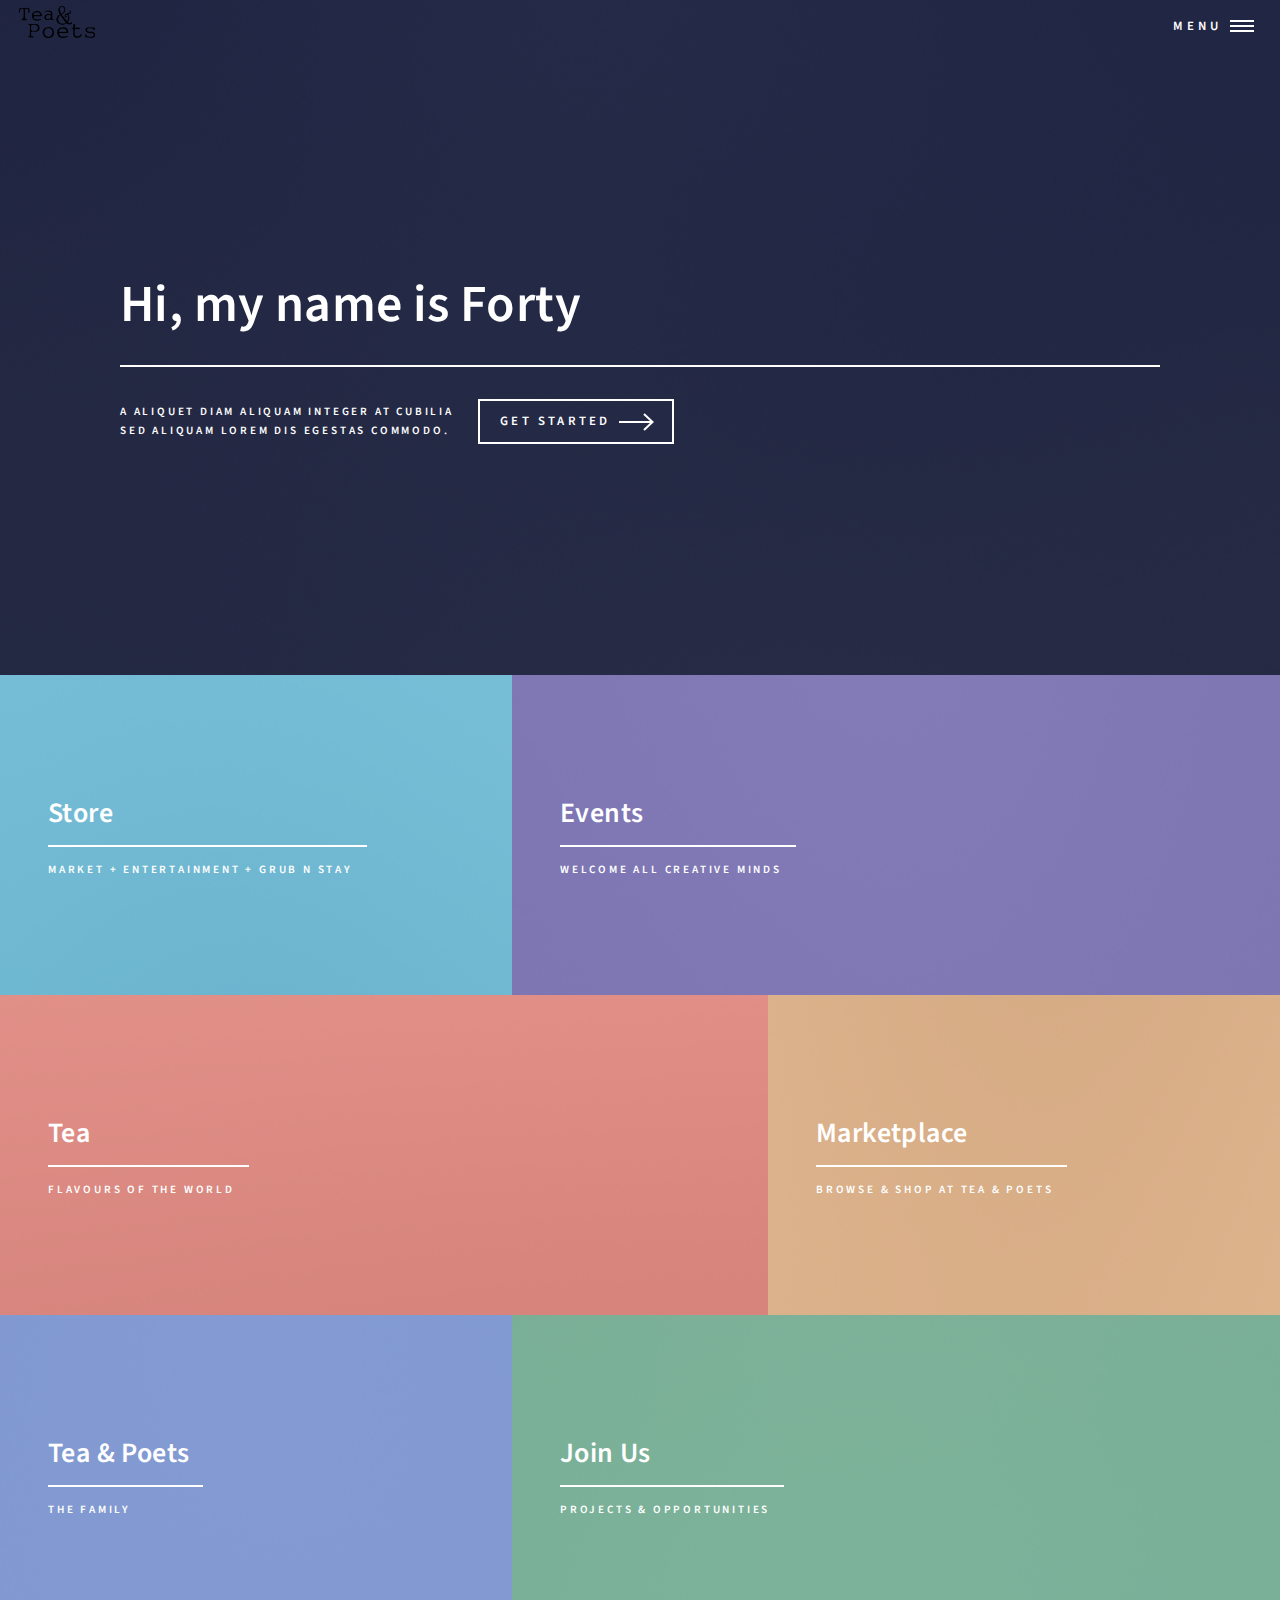
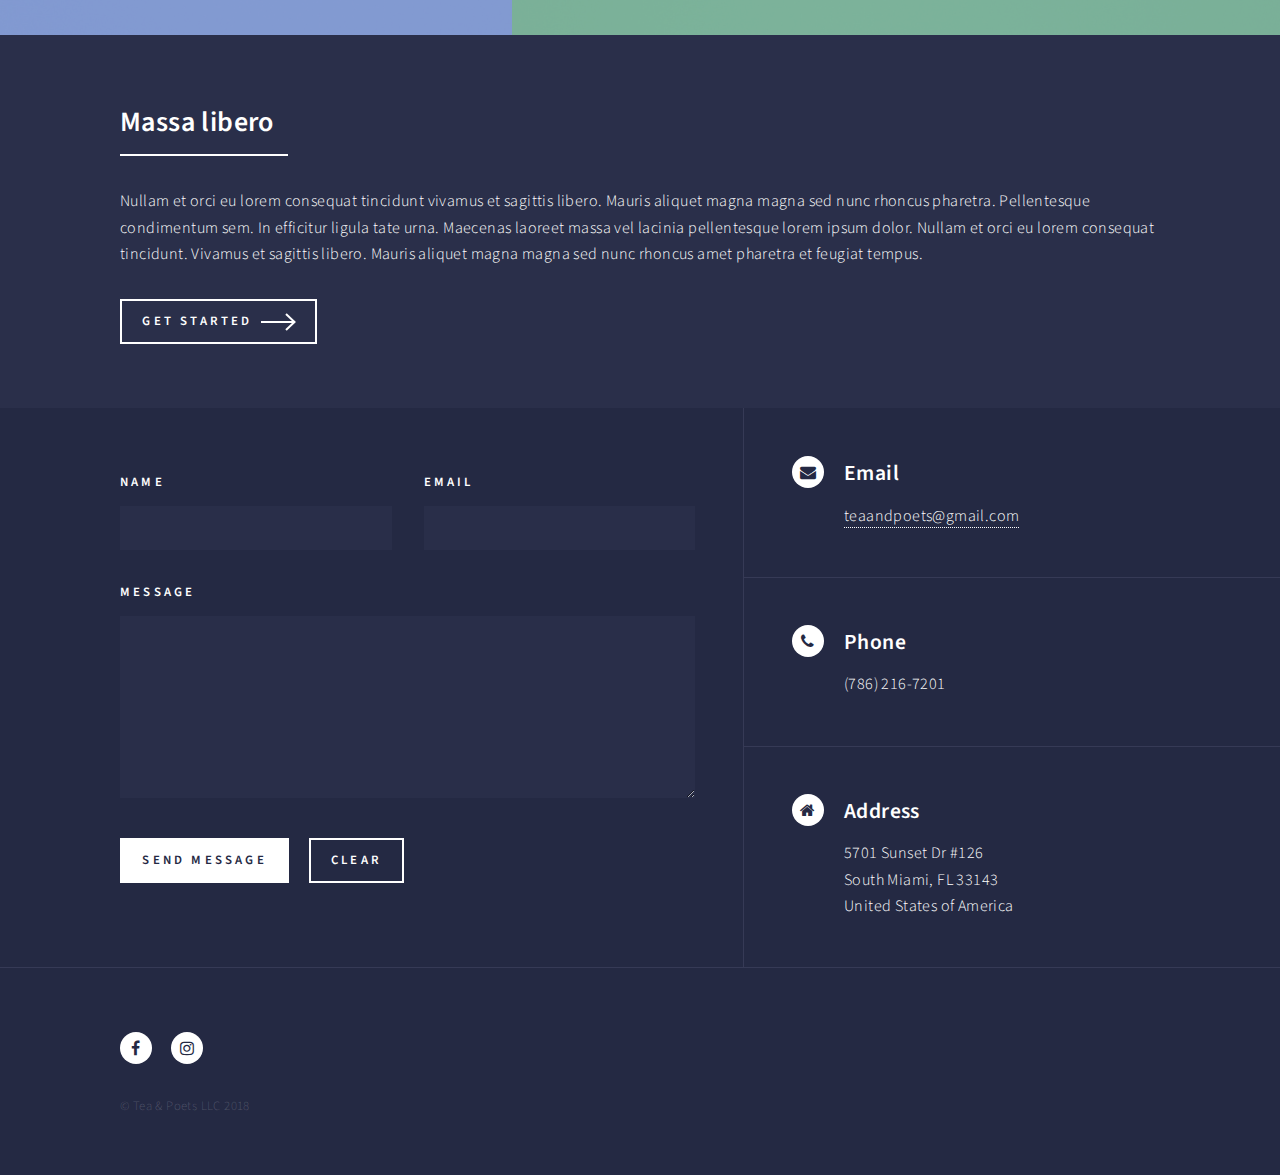
==== commit d889cef2: "first costumization" ====
--- a/index.html
+++ b/index.html
@@ -21,7 +21,7 @@
 
 				<!-- Header -->
 					<header id="header" class="alt">
-						<a href="index.html" class="logo"><img src="./images/TPLogo_black.png"> <span>by Pixelarity</span></a>
+						<a href="index.html" class="logo"><img src="./images/TPLogo_black.png"> <span></span></a>
 						<!-- <a href="index.html" class="logo"><strong>Forty</strong> <span>by Pixelarity</span></a> -->
 						<nav>
 							<a href="#menu">Menu</a>
@@ -32,6 +32,12 @@
 					<nav id="menu">
 						<ul class="links">
 							<li><a href="index.html">Home</a></li>
+							<li><a href="store.html">Store Info</a></li>
+							<li><a href="events.html">Events</a></li>
+							<li><a href="tea.html">Tea</a></li>
+							<li><a href="marketplace.html">Marketplace</a></li>
+							<li><a href="thefamily.html">The Family</a></li>
+							<li><a href="JoinUs.html">Join Us</a></li>
 							<li><a href="landing.html">Landing</a></li>
 							<li><a href="generic.html">Generic</a></li>
 							<li><a href="elements.html">Elements</a></li>
@@ -68,7 +74,7 @@
 										<img src="images/pic01.jpg" alt="" />
 									</span>
 									<header class="major">
-										<h3><a href="landing.html" class="link">Store</a></h3>
+										<h3><a href="store.html" class="link">Store</a></h3>
 										<p>Market + Entertainment + Grub N Stay</p>
 									</header>
 								</article>
@@ -77,7 +83,7 @@
 										<img src="images/pic02.jpg" alt="" />
 									</span>
 									<header class="major">
-										<h3><a href="landing.html" class="link">Events</a></h3>
+										<h3><a href="events.html" class="link">Events</a></h3>
 										<p>Welcome all creative minds</p>
 									</header>
 								</article>
@@ -86,7 +92,7 @@
 										<img src="images/pic03.jpg" alt="" />
 									</span>
 									<header class="major">
-										<h3><a href="landing.html" class="link">Tea</a></h3>
+										<h3><a href="tea.html" class="link">Tea</a></h3>
 										<p>Flavours of the world</p>
 									</header>
 								</article>
@@ -95,7 +101,7 @@
 										<img src="images/pic04.jpg" alt="" />
 									</span>
 									<header class="major">
-										<h3><a href="landing.html" class="link">Marketplace </a></h3>
+										<h3><a href="marketplace.html" class="link">Marketplace </a></h3>
 										<p>Browse & Shop at Tea & Poets</p>
 									</header>
 								</article>
@@ -104,7 +110,7 @@
 										<img src="images/pic05.jpg" alt="" />
 									</span>
 									<header class="major">
-										<h3><a href="landing.html" class="link">Tea & Poets</a></h3>
+										<h3><a href="marketplace.html" class="link">Tea & Poets</a></h3>
 										<p>the family</p>
 									</header>
 								</article>
@@ -113,7 +119,7 @@
 										<img src="images/pic06.jpg" alt="" />
 									</span>
 									<header class="major">
-										<h3><a href="landing.html" class="link">Join Us</a></h3>
+										<h3><a href="JoinUs.html" class="link">Join Us</a></h3>
 										<p>Projects & Opportunities</p>
 									</header>
 								</article>
--- a/assets/css/main.css
+++ b/assets/css/main.css
@@ -3168,6 +3168,10 @@
 			height: inherit;
 			line-height: inherit;
 			padding: 0 1.5em;
+		}
+
+		#header .logo span{
+			margin-bottom: 1rem;
 		}
 
 		#header .logo img{
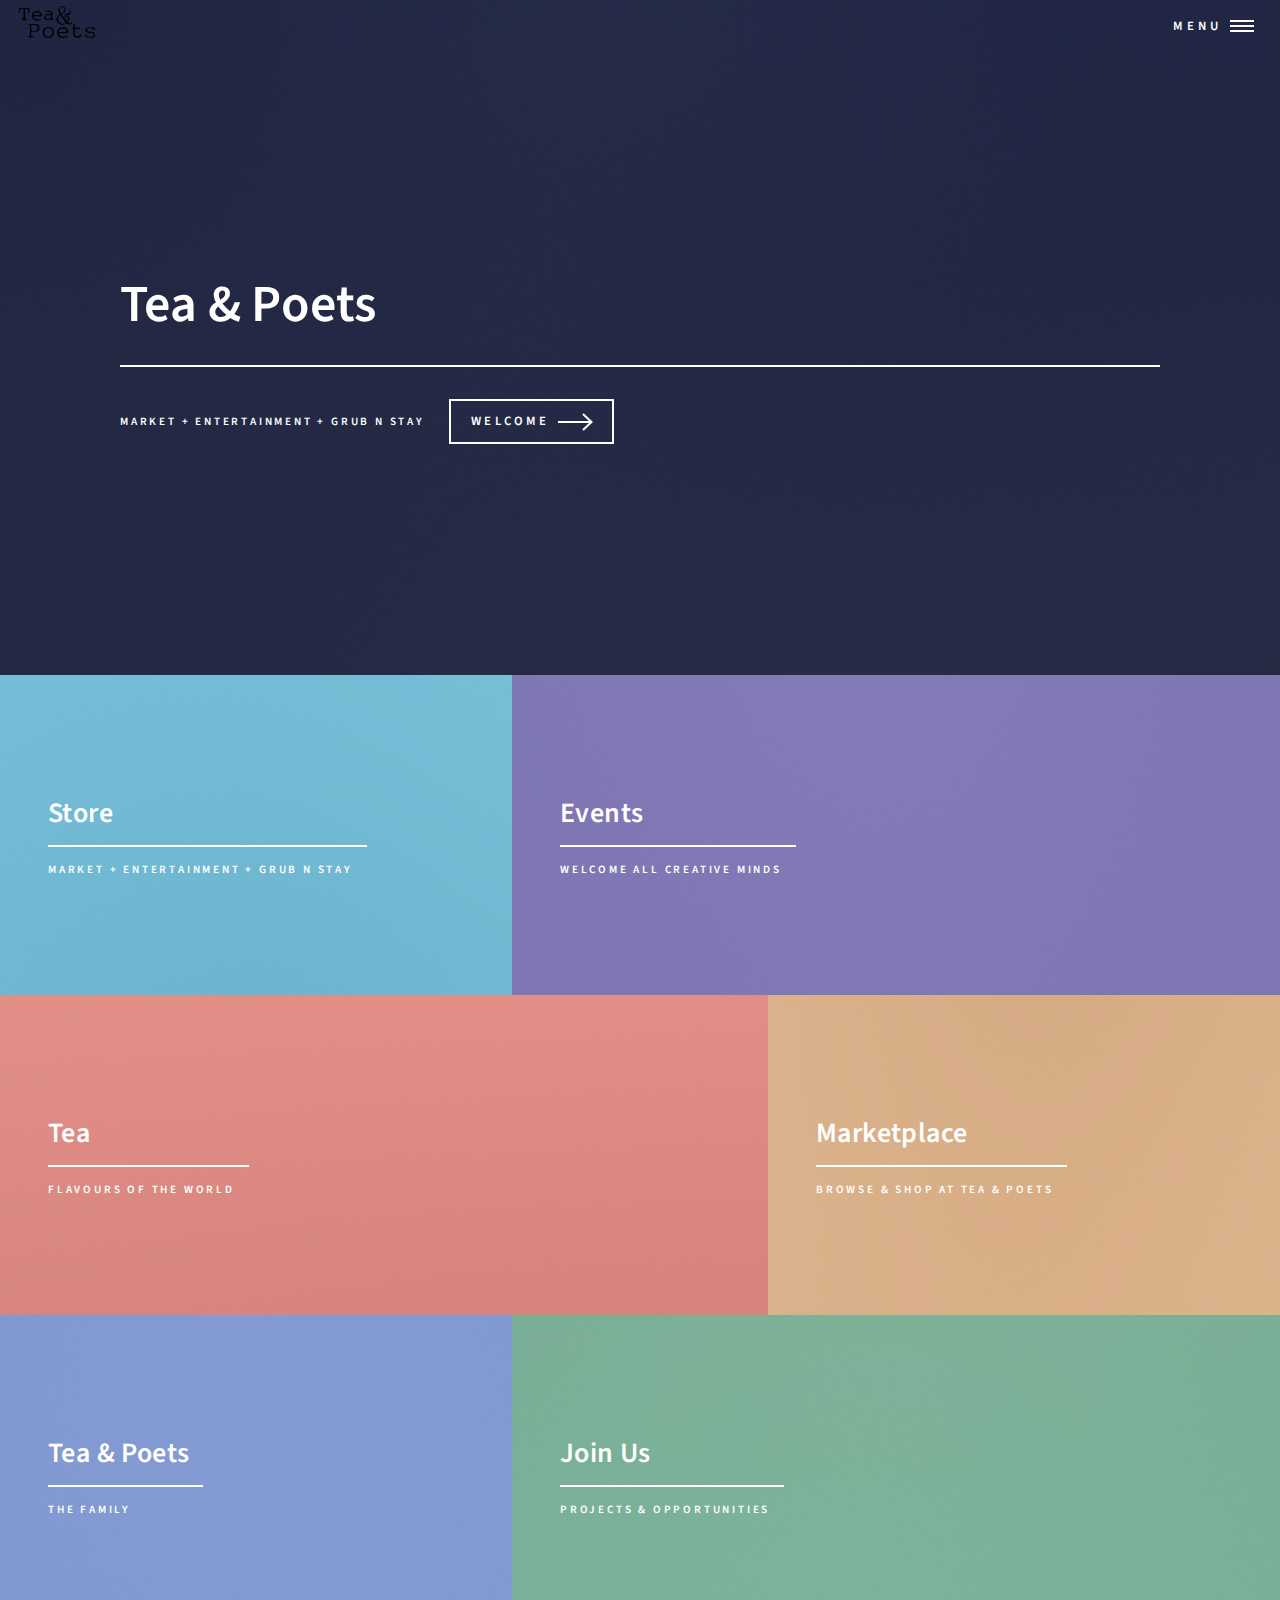
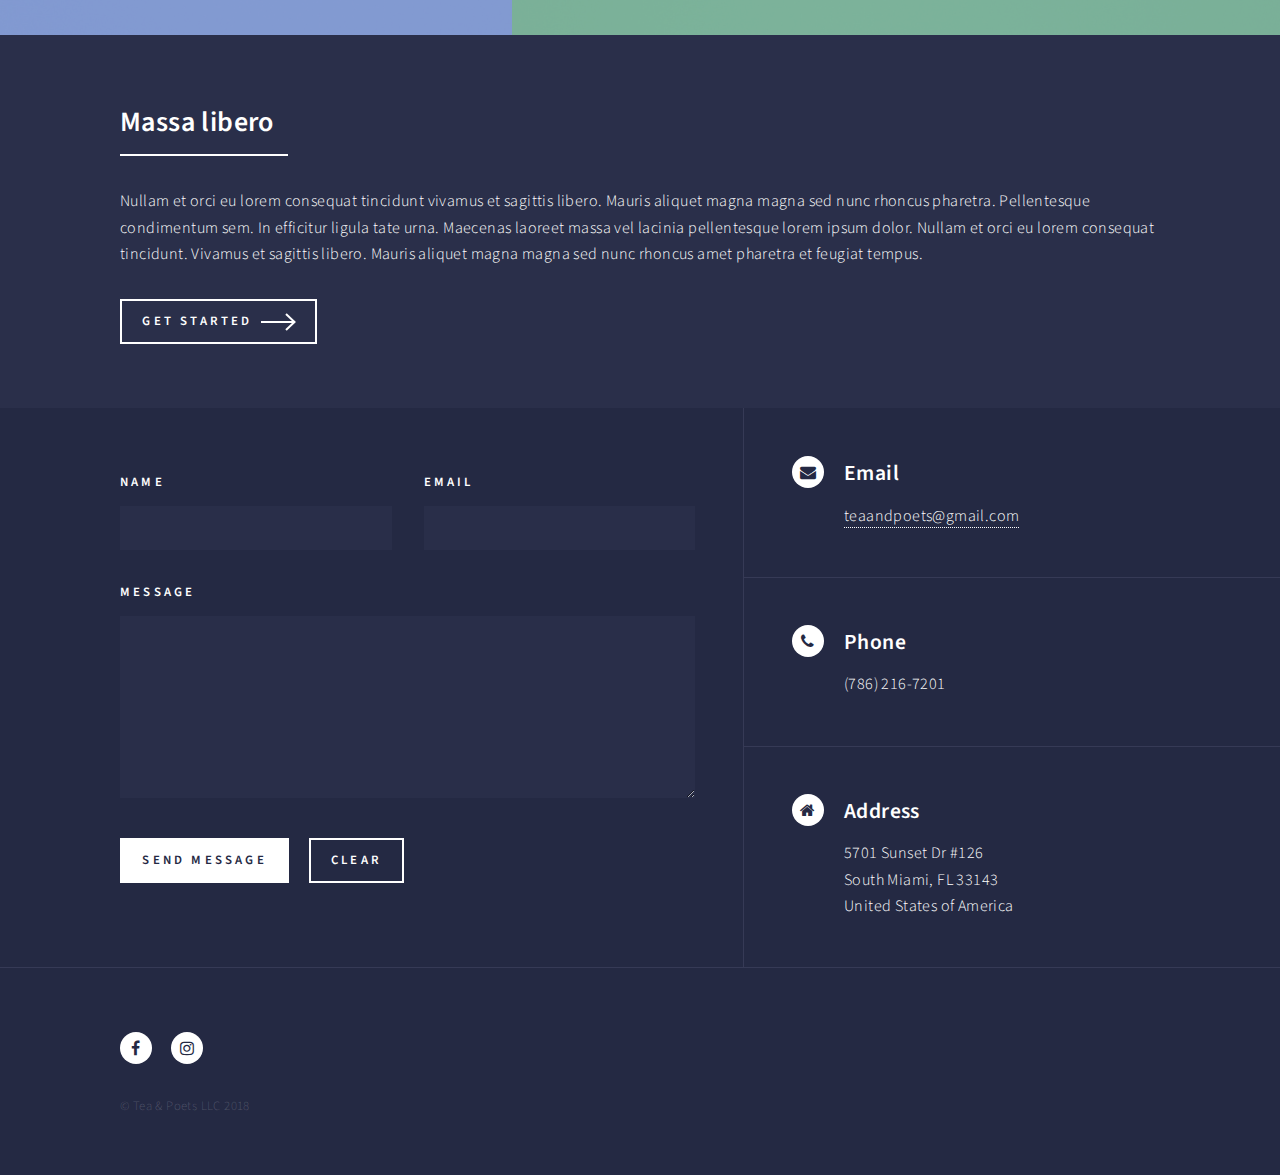
==== commit 27b1854e: "information update" ====
--- a/index.html
+++ b/index.html
@@ -52,13 +52,12 @@
 					<section id="banner" class="major">
 						<div class="inner">
 							<header class="major">
-								<h1>Hi, my name is Forty</h1>
+								<h1>Tea & Poets</h1>
 							</header>
 							<div class="content">
-								<p>A aliquet diam aliquam integer at Cubilia<br />
-								sed aliquam lorem dis Egestas Commodo.</p>
+								<p>Market + Entertainment + Grub N Stay</p>
 								<ul class="actions">
-									<li><a href="#one" class="button next scrolly">Get Started</a></li>
+									<li><a href="#one" class="button next scrolly">Welcome</a></li>
 								</ul>
 							</div>
 						</div>
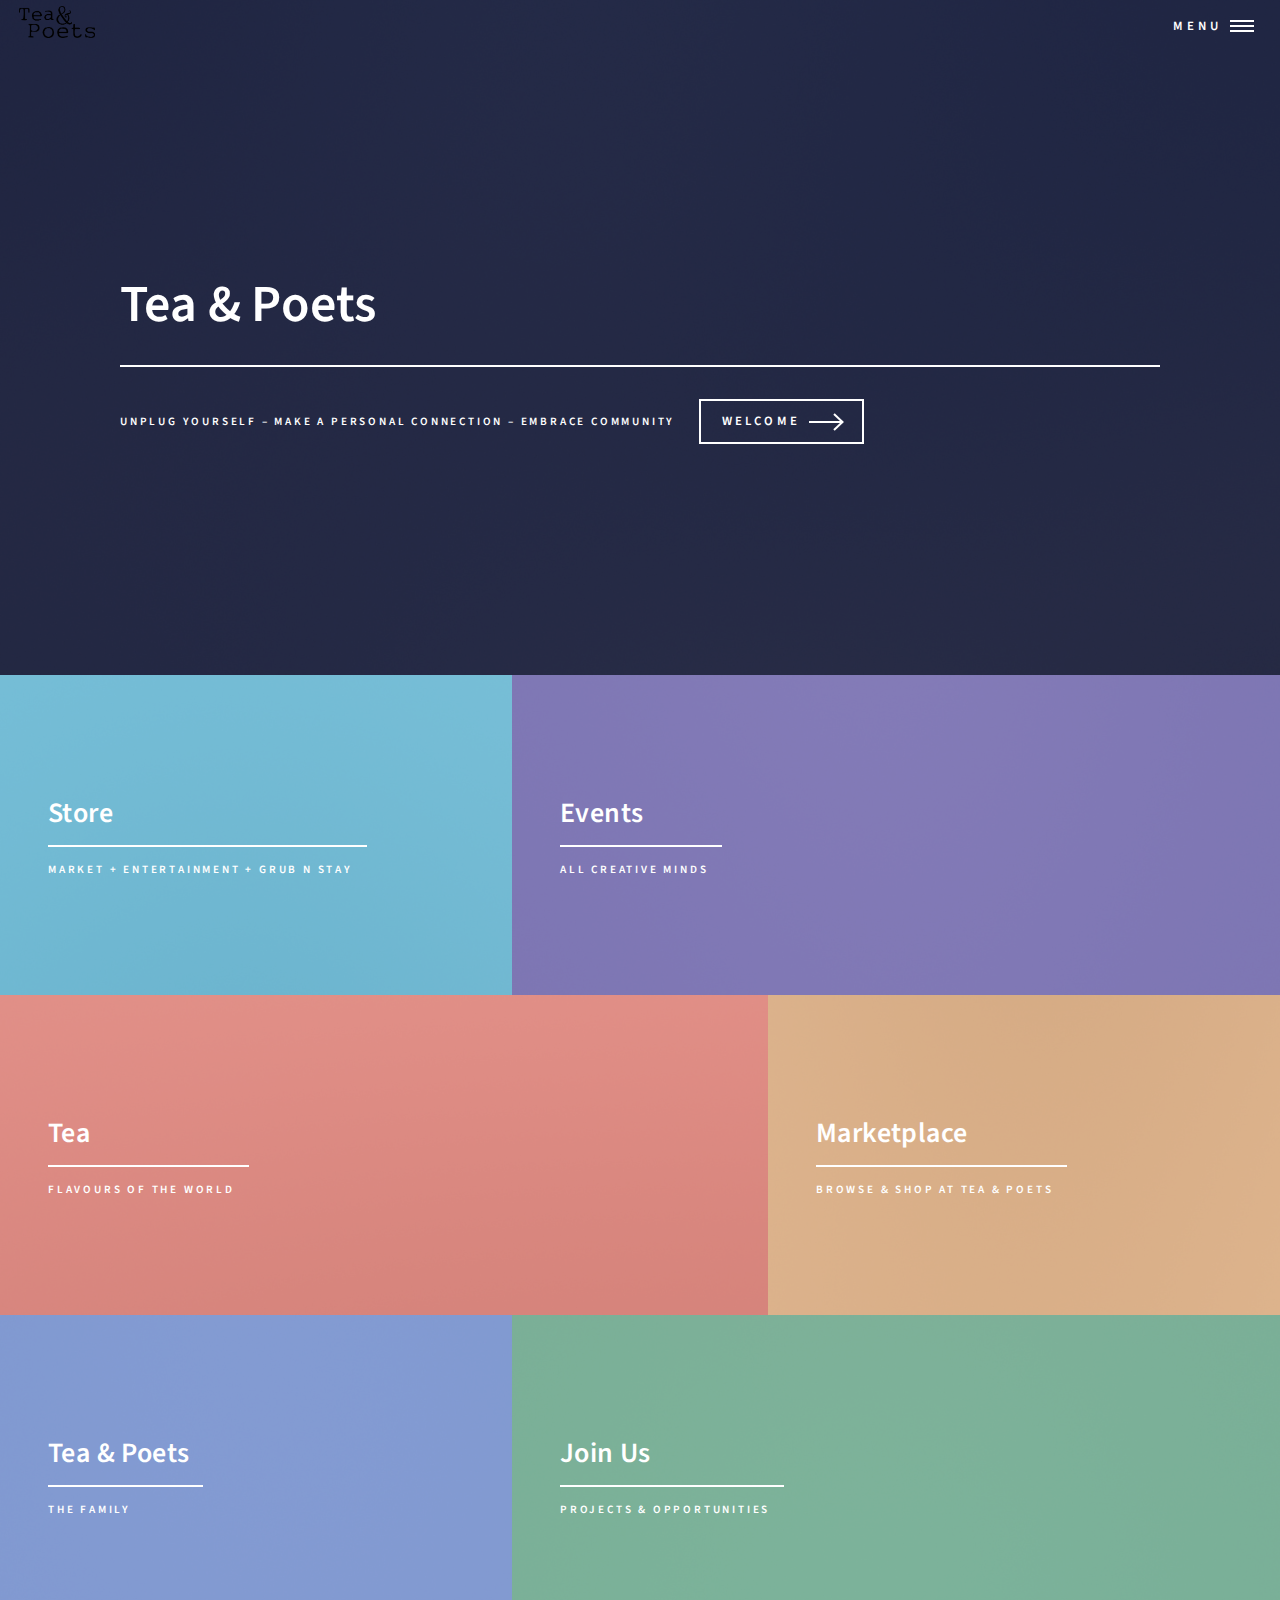
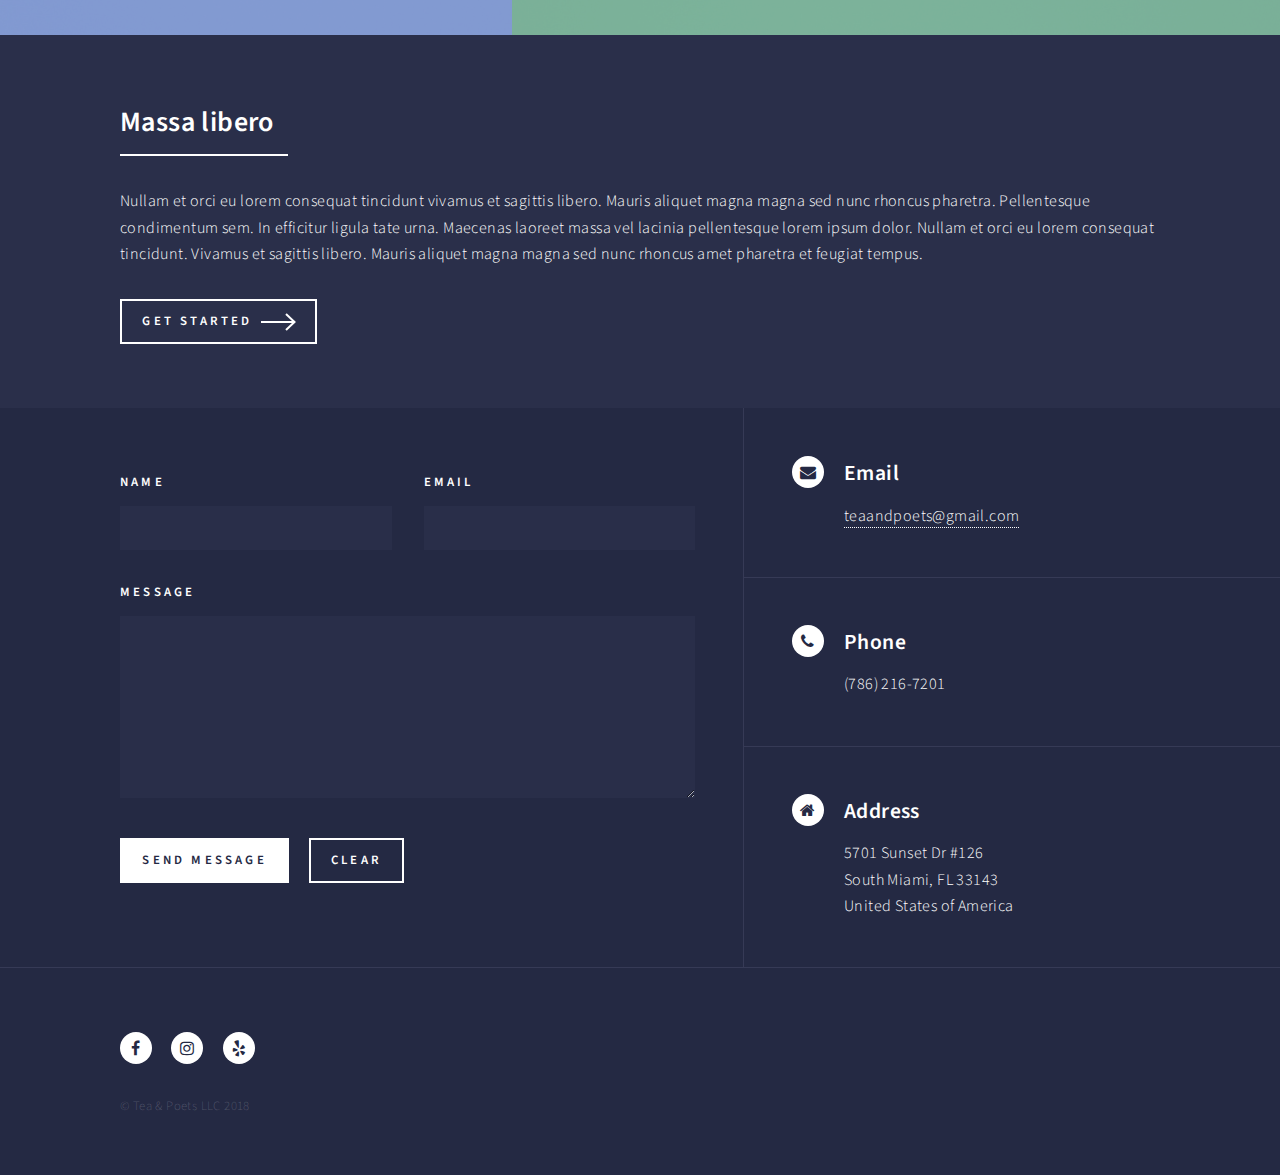
==== commit 39971b3f: "adding info 2" ====
--- a/index.html
+++ b/index.html
@@ -38,13 +38,11 @@
 							<li><a href="marketplace.html">Marketplace</a></li>
 							<li><a href="thefamily.html">The Family</a></li>
 							<li><a href="JoinUs.html">Join Us</a></li>
-							<li><a href="landing.html">Landing</a></li>
-							<li><a href="generic.html">Generic</a></li>
 							<li><a href="elements.html">Elements</a></li>
 						</ul>
 						<ul class="actions vertical">
-							<li><a href="#" class="button special fit">Get Started</a></li>
-							<li><a href="#" class="button fit">Log In</a></li>
+							<!--	<li><a href="#" class="button special fit">Get Started</a></li> -->
+							<!--	<li><a href="#" class="button fit">Log In</a></li> -->
 						</ul>
 					</nav>
 
@@ -55,7 +53,7 @@
 								<h1>Tea & Poets</h1>
 							</header>
 							<div class="content">
-								<p>Market + Entertainment + Grub N Stay</p>
+								<p>Unplug yourself – Make a personal connection – Embrace community</p>
 								<ul class="actions">
 									<li><a href="#one" class="button next scrolly">Welcome</a></li>
 								</ul>
@@ -83,7 +81,7 @@
 									</span>
 									<header class="major">
 										<h3><a href="events.html" class="link">Events</a></h3>
-										<p>Welcome all creative minds</p>
+										<p>All creative minds</p>
 									</header>
 								</article>
 								<article>
@@ -197,7 +195,7 @@
 								<!-- <li><a href="#" class="icon alt fa-twitter"><span class="label">Twitter</span></a></li> -->
 								<li><a href="https://www.facebook.com/teaandpoets" class="icon alt fa-facebook"><span class="label">Facebook</span></a></li>
 								<li><a href="https://www.instagram.com/teaandpoets" class="icon alt fa-instagram"><span class="label">Instagram</span></a></li>
-								<!--  <li><a href="#" class="icon alt fa-github"><span class="label">GitHub</span></a></li> -->
+								<li><a href="https://www.yelp.com/biz/tea-and-poets-south-miami" class="icon alt fa-yelp"><span class="label">Yelp</span></a></li>
 								<!--  <li><a href="#" class="icon alt fa-linkedin"><span class="label">LinkedIn</span></a></li> -->
 							</ul>
 							<ul class="copyright">
--- a/assets/css/main.css
+++ b/assets/css/main.css
@@ -3170,9 +3170,7 @@
 			padding: 0 1.5em;
 		}
 
-		#header .logo span{
-			margin-bottom: 1rem;
-		}
+
 
 		#header .logo img{
 			height: 2rem;
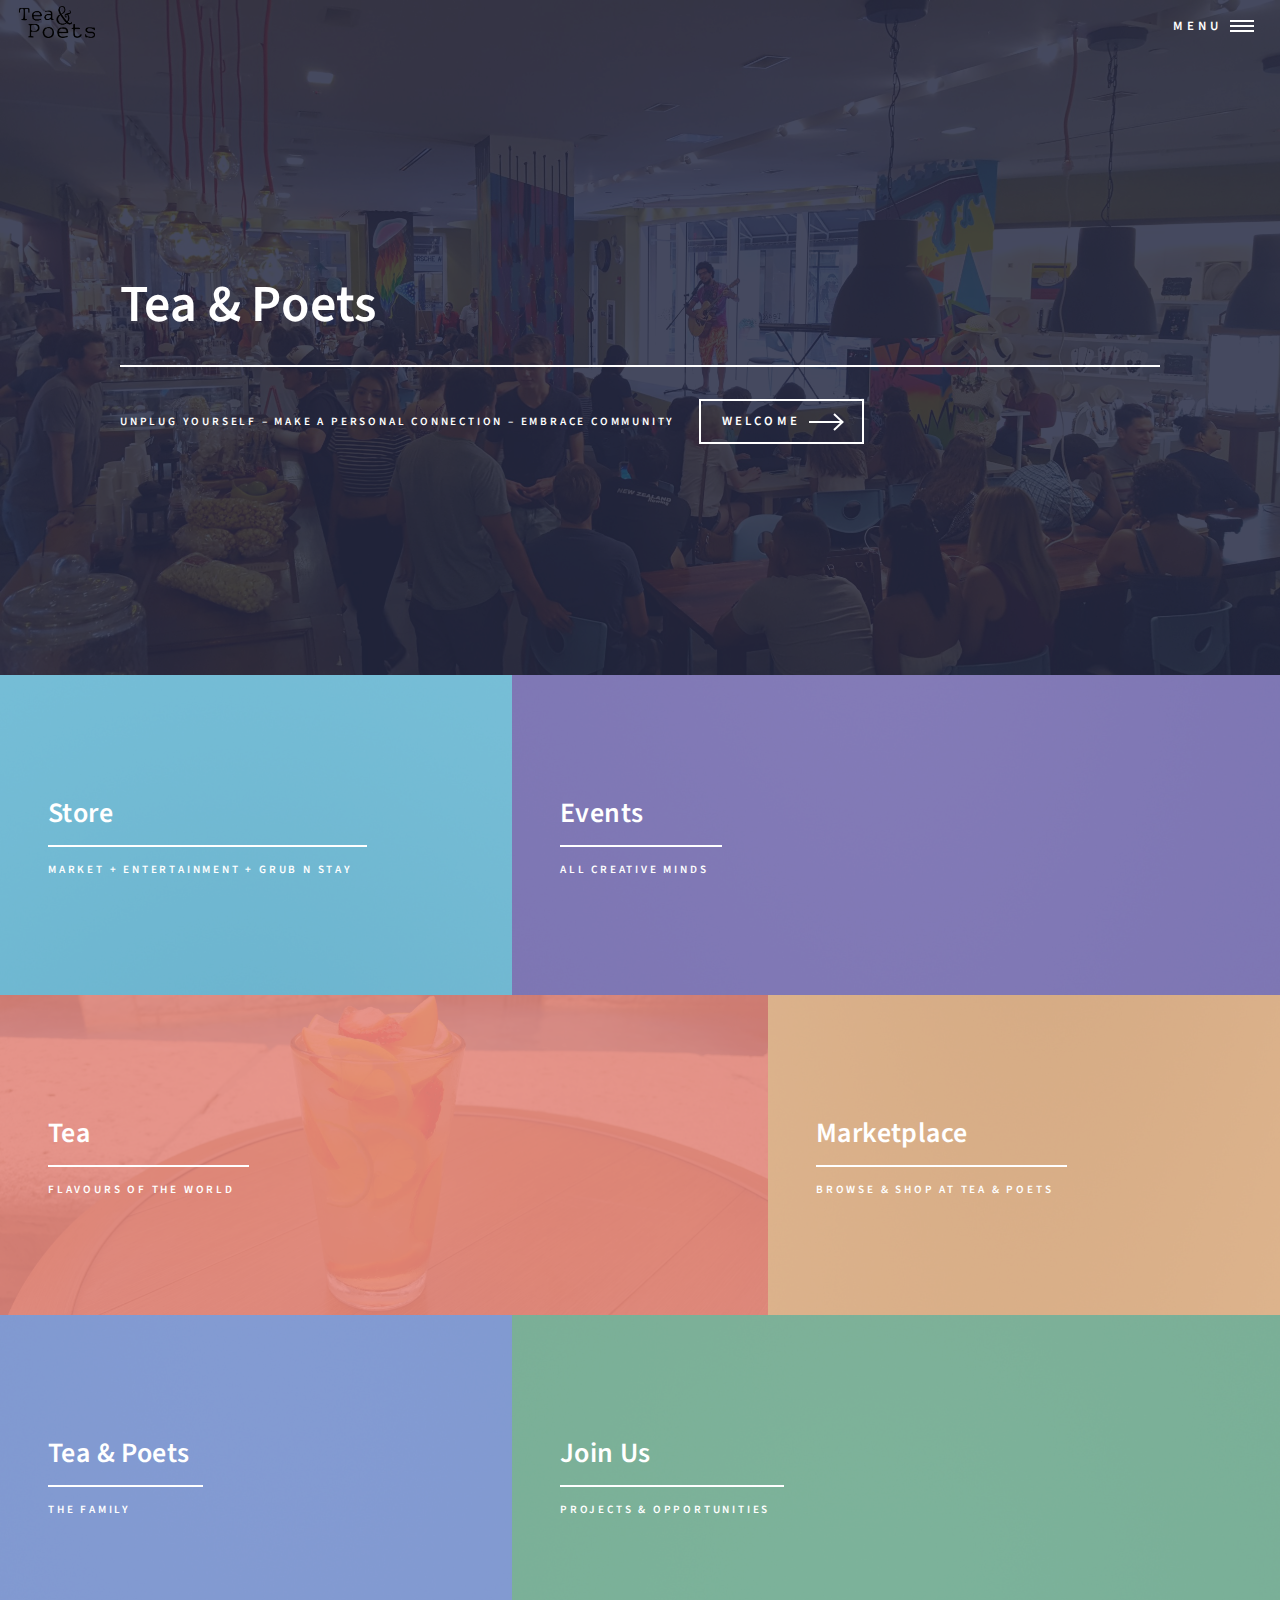
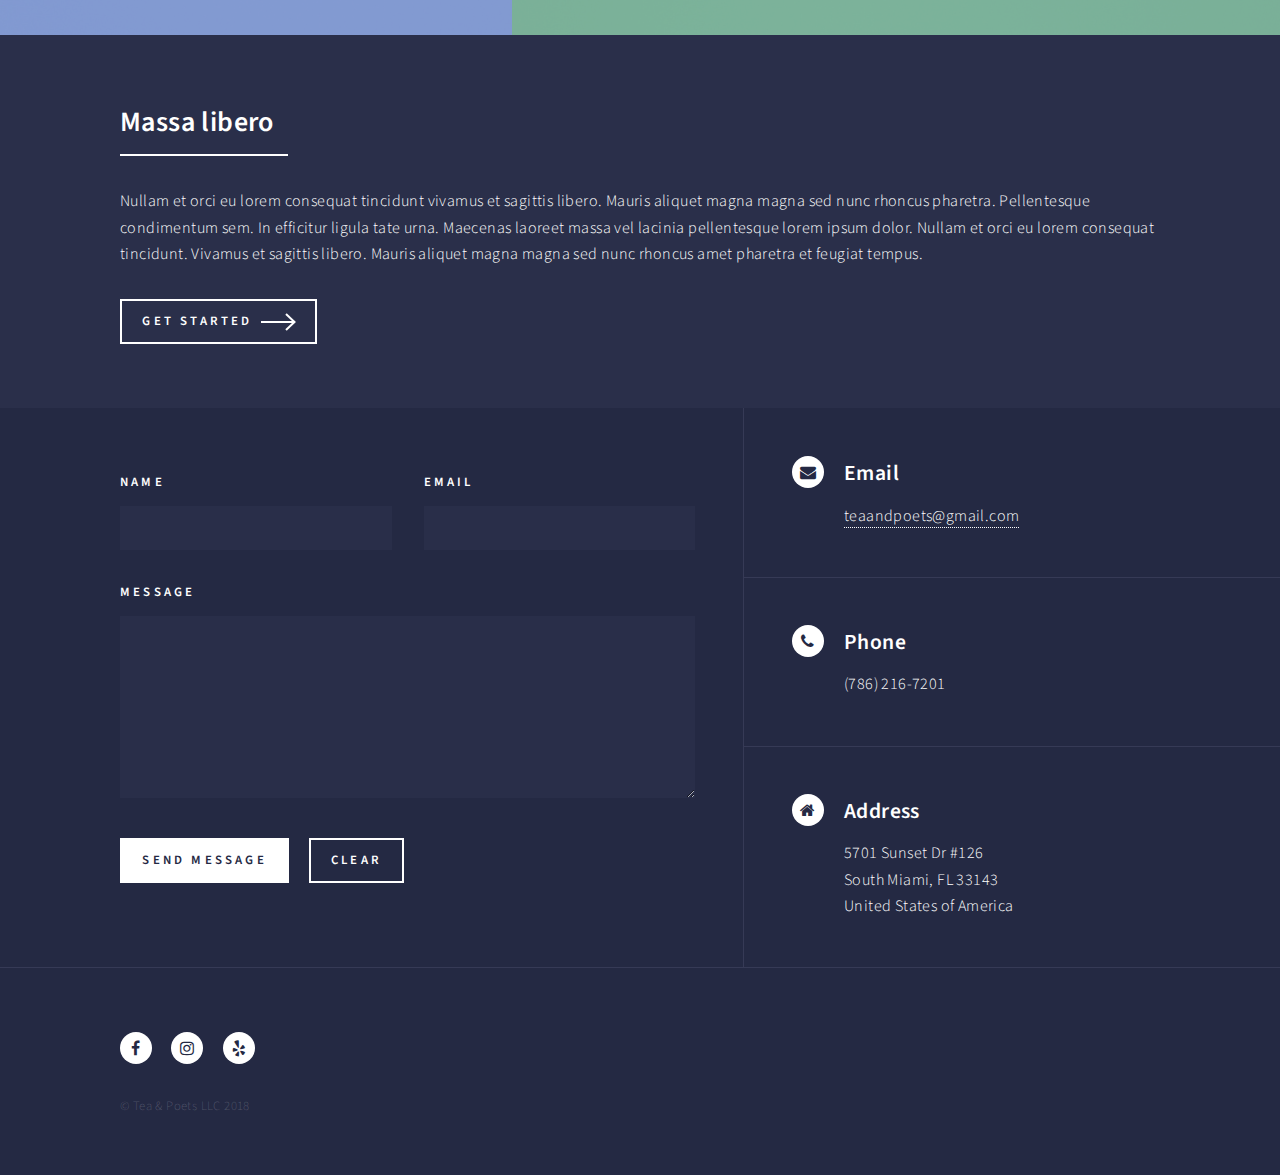
==== commit 8cb823ba: "adding info pic" ====
--- a/index.html
+++ b/index.html
@@ -86,7 +86,7 @@
 								</article>
 								<article>
 									<span class="image">
-										<img src="images/pic03.jpg" alt="" />
+										<img src="images/teacold.jpg" alt="" />
 									</span>
 									<header class="major">
 										<h3><a href="tea.html" class="link">Tea</a></h3>
--- a/assets/css/main.css
+++ b/assets/css/main.css
@@ -3419,7 +3419,7 @@
 		-webkit-align-items: center;
 		-ms-align-items: center;
 		align-items: center;
-		background-image: url("../../images/banner.jpg");
+		background-image: url("../../images/storefullevent.jpg");
 		display: -moz-flex;
 		display: -webkit-flex;
 		display: -ms-flex;
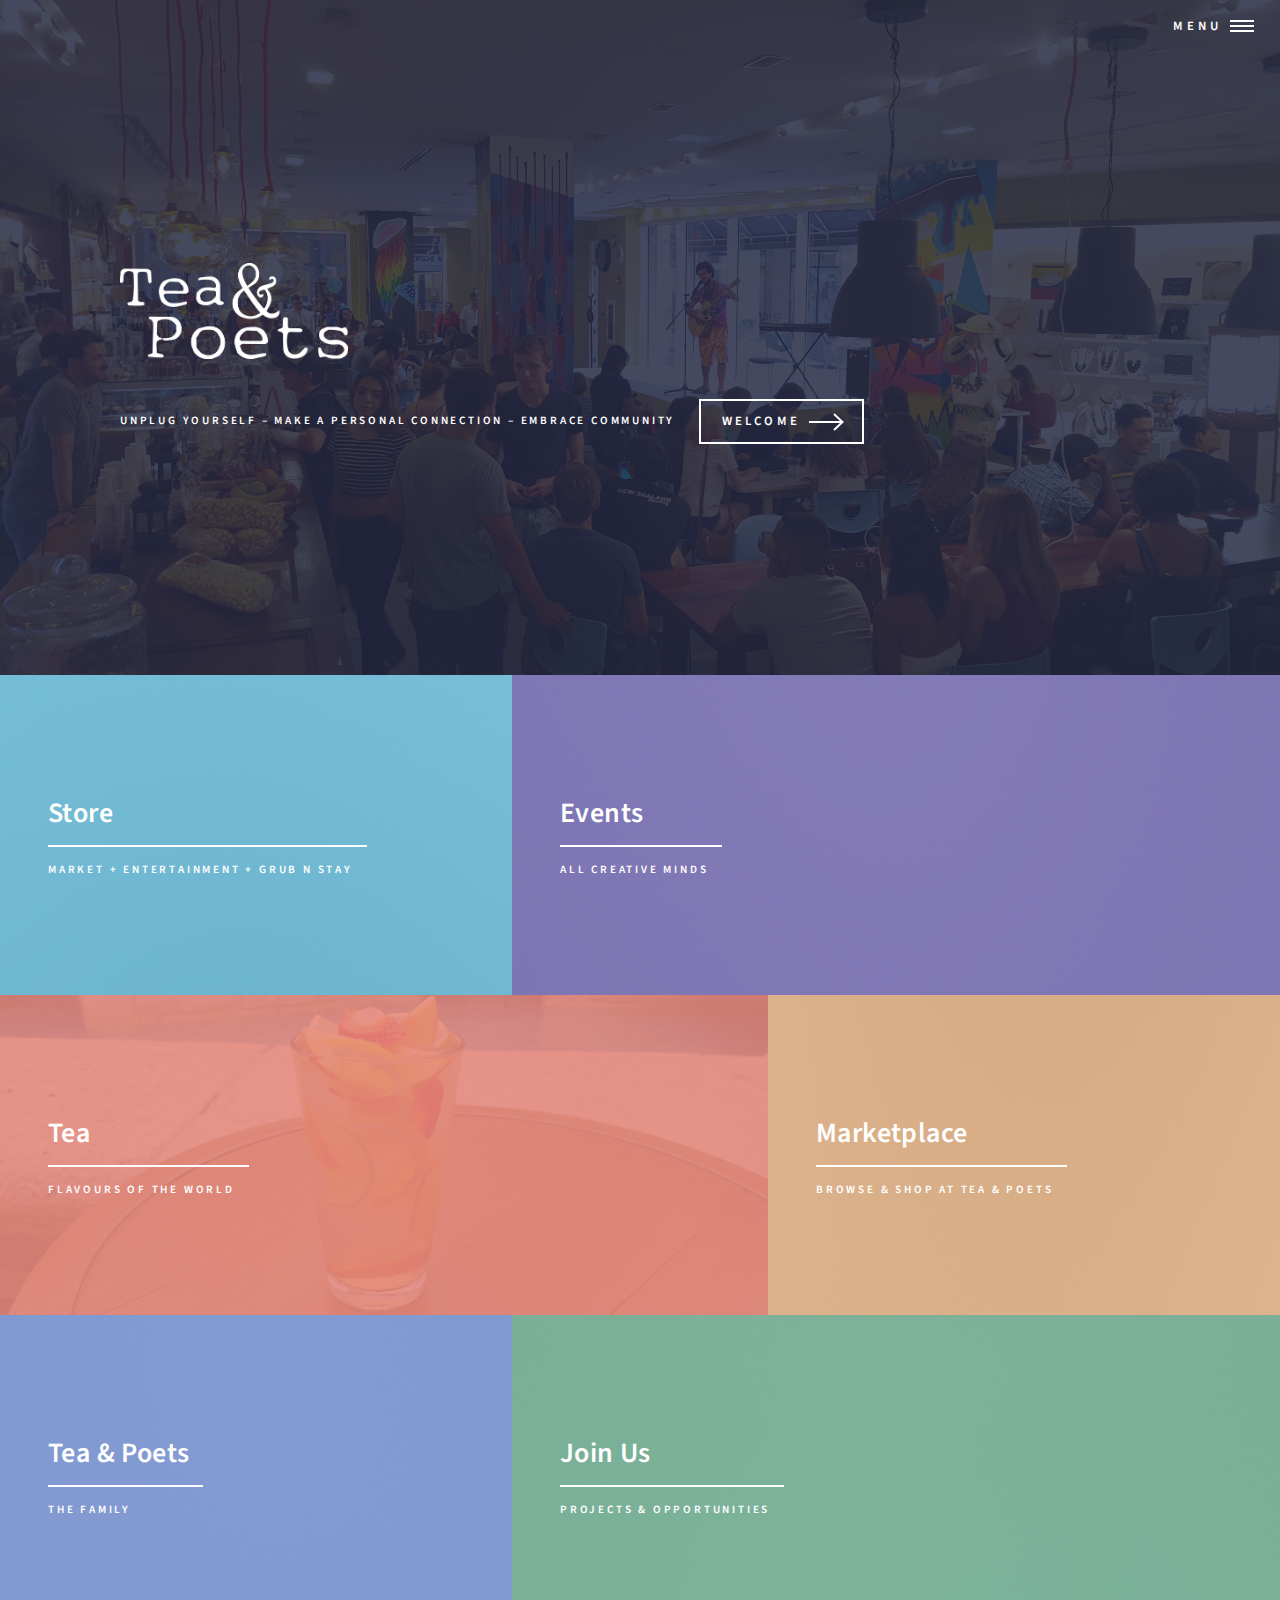
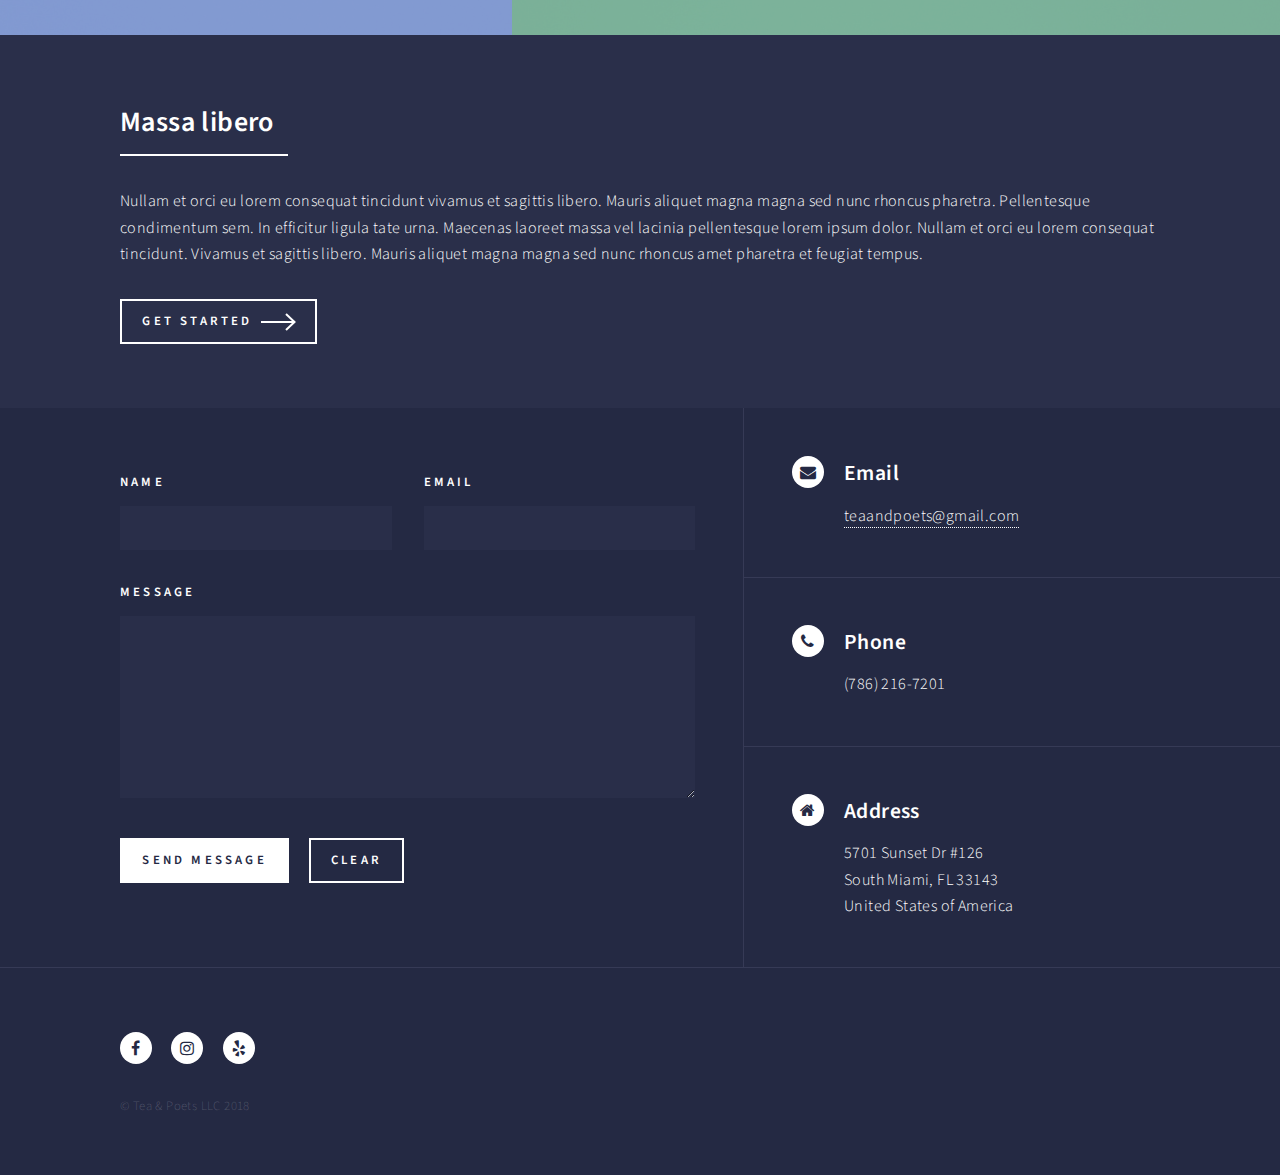
==== commit 2c48348a: "adding logo and design" ====
--- a/index.html
+++ b/index.html
@@ -21,7 +21,7 @@
 
 				<!-- Header -->
 					<header id="header" class="alt">
-						<a href="index.html" class="logo"><img src="./images/TPLogo_black.png"> <span></span></a>
+						<!-- <a href="index.html" class="logo"><img src="./images/TPLogowhite.png"> <span></span></a> -->
 						<!-- <a href="index.html" class="logo"><strong>Forty</strong> <span>by Pixelarity</span></a> -->
 						<nav>
 							<a href="#menu">Menu</a>
@@ -50,7 +50,7 @@
 					<section id="banner" class="major">
 						<div class="inner">
 							<header class="major">
-								<h1>Tea & Poets</h1>
+								<img src="./images/TPLogowhite.png">
 							</header>
 							<div class="content">
 								<p>Unplug yourself – Make a personal connection – Embrace community</p>
--- a/assets/css/main.css
+++ b/assets/css/main.css
@@ -1870,7 +1870,7 @@
 		}
 
 		header img{
-			max-height: 2rem;
+			max-height: 5rem;
 		}
 
 	}
@@ -3484,10 +3484,12 @@
 
 			#banner > .inner header {
 				width: auto;
+				height: auto;
 			}
 
 				#banner > .inner header > :first-child {
 					width: auto;
+					height: 6rem;
 				}
 
 					#banner > .inner header > :first-child:after {
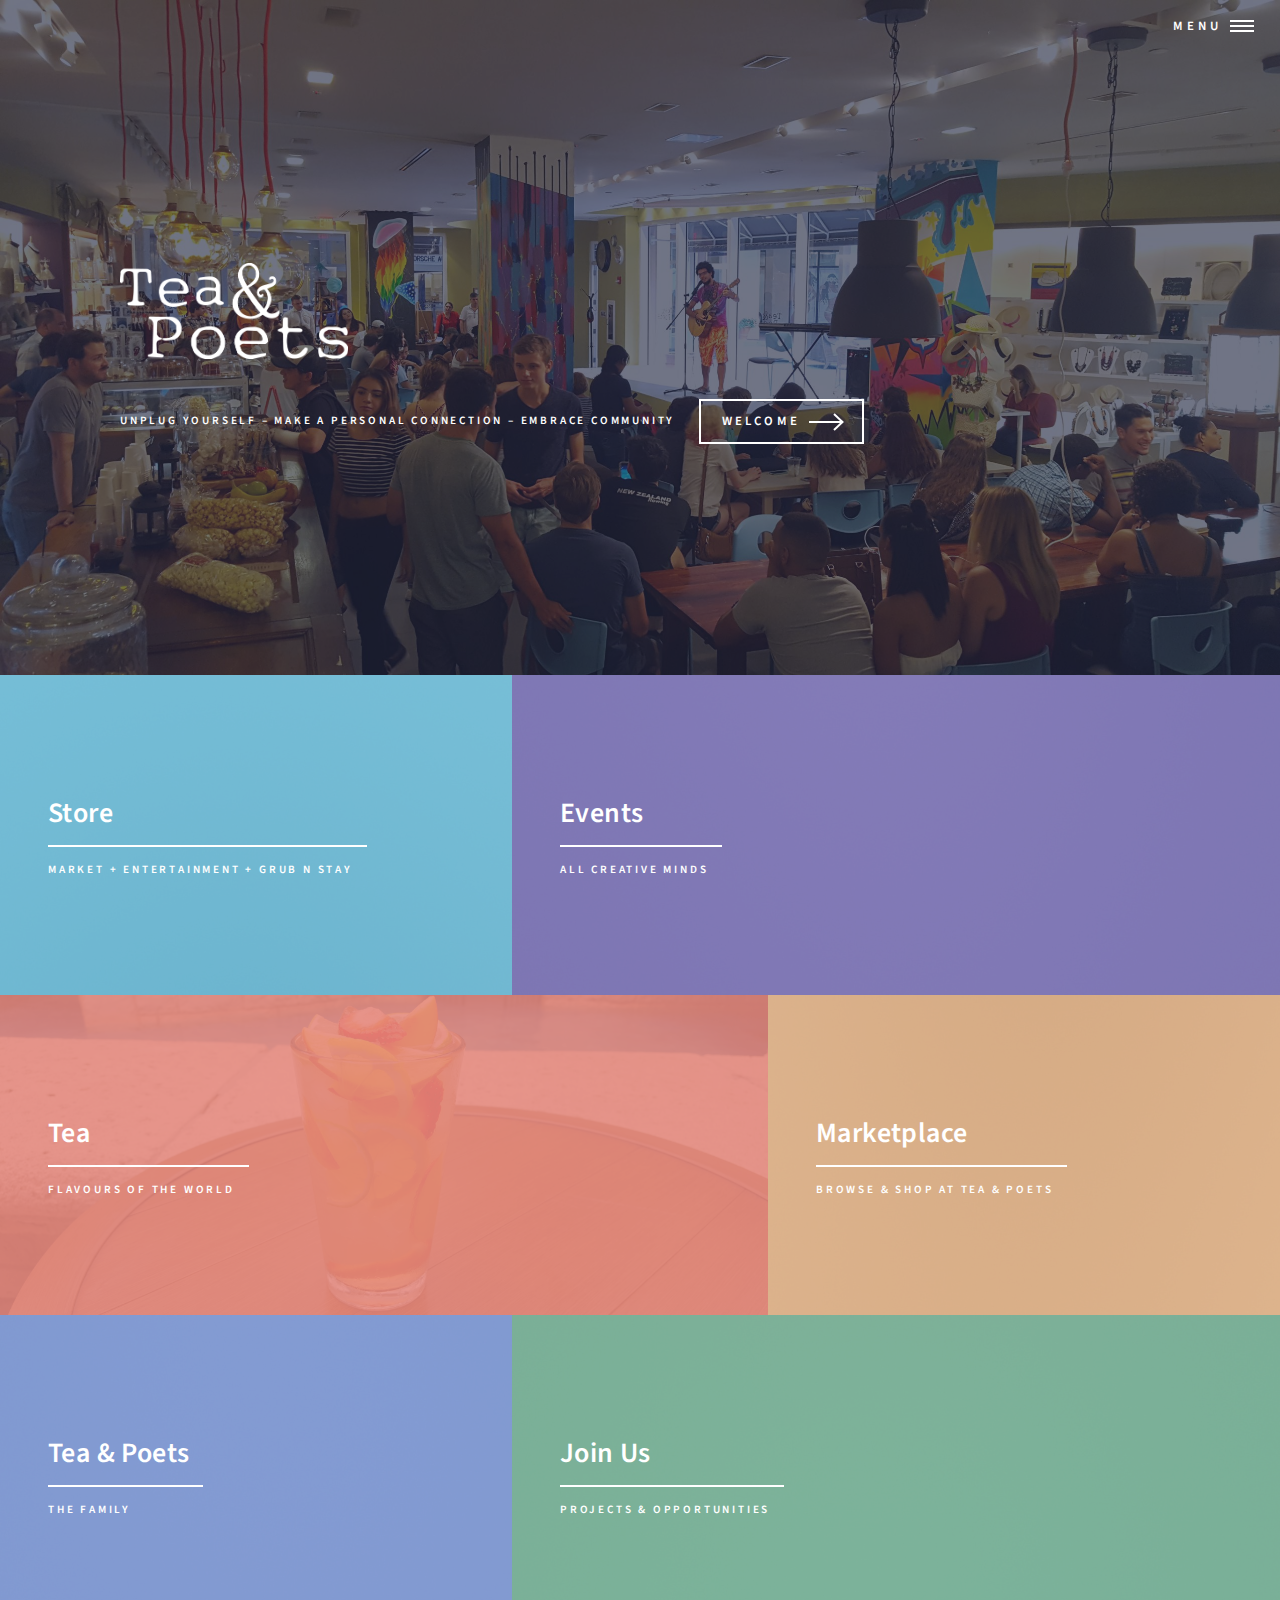
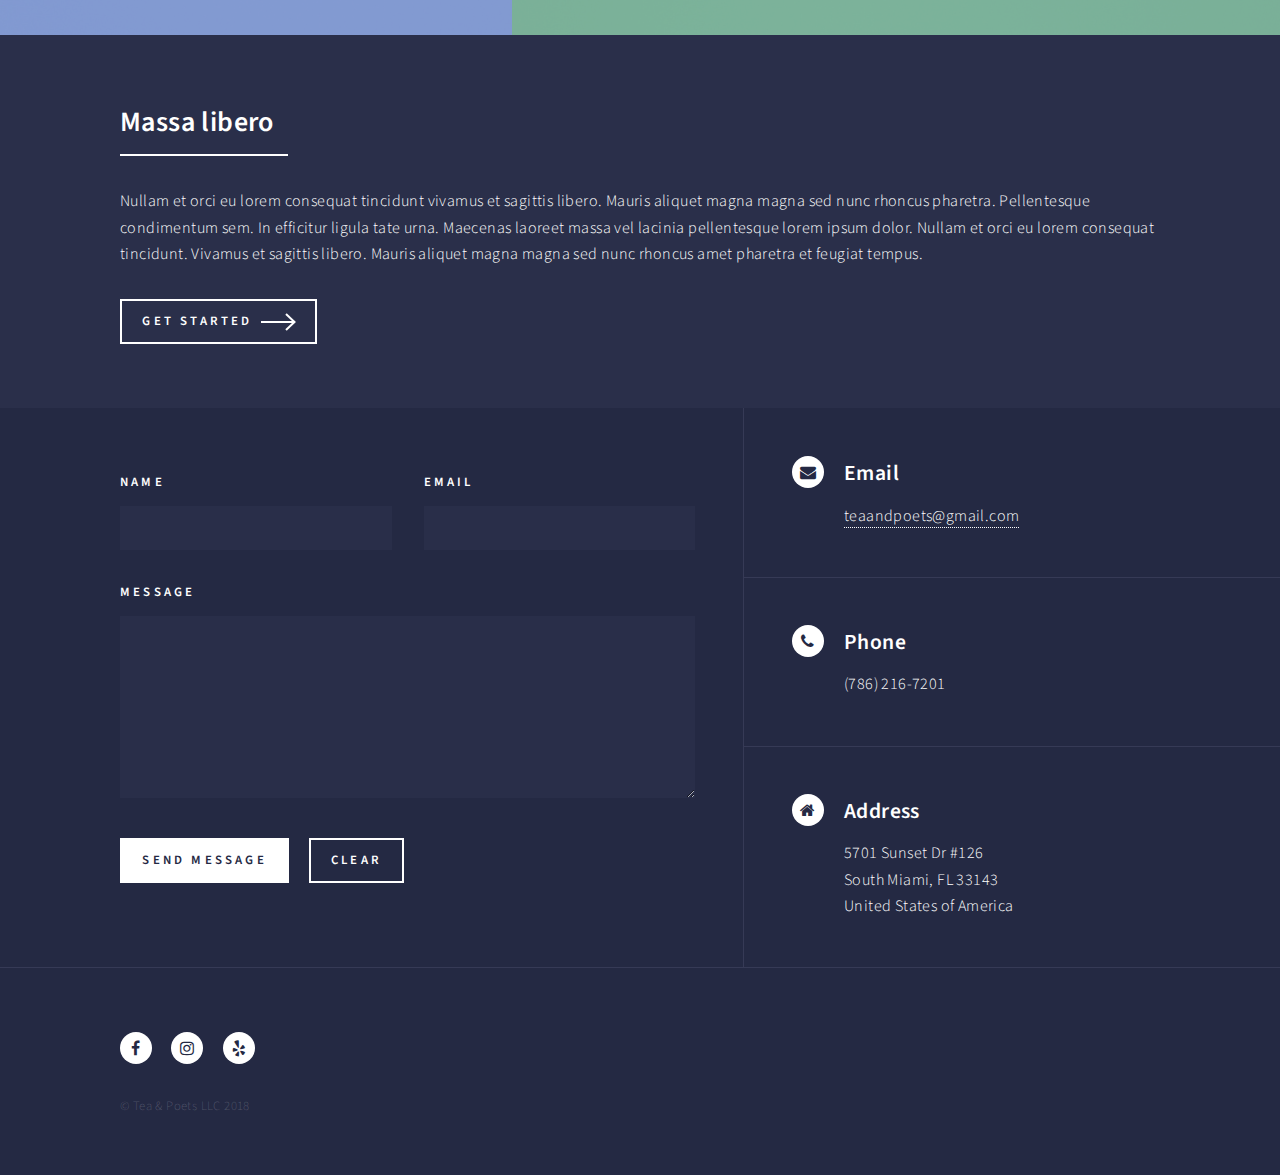
==== commit c1eb18c1: "update events" ====
--- a/index.html
+++ b/index.html
@@ -33,7 +33,7 @@
 						<ul class="links">
 							<li><a href="index.html">Home</a></li>
 							<li><a href="store.html">Store Info</a></li>
-							<li><a href="events.html">Events</a></li>
+							<li><a href="eventscalender.html">Events</a></li>
 							<li><a href="tea.html">Tea</a></li>
 							<li><a href="marketplace.html">Marketplace</a></li>
 							<li><a href="thefamily.html">The Family</a></li>
--- a/assets/css/main.css
+++ b/assets/css/main.css
@@ -3173,7 +3173,7 @@
 
 
 		#header .logo img{
-			height: 2rem;
+			height: 4rem;
 			margin-top: 0.35rem;
 			margin-left: 0rem;
 		}
@@ -3457,7 +3457,7 @@
 			display: block;
 			height: 100%;
 			left: 0;
-			opacity: 0.85;
+			opacity: 0.65;
 			position: absolute;
 			top: 0;
 			width: 100%;
@@ -4000,3 +4000,191 @@
 			opacity: 1;
 			visibility: visible;
 		}
+
+
+
+				#main > .inner2 {
+					display: -moz-flex;
+					display: -webkit-flex;
+					display: -ms-flex;
+					display: flex;
+					margin: 0 auto;
+					max-width: 84em;
+					width: calc(100% - 4em);
+				}
+
+				#main .info {
+					padding: 4.5em 3.25em 2.5em 3.25em ;
+					display: -moz-flex;
+					display: -webkit-flex;
+					display: -ms-flex;
+					display: flex;
+					-moz-flex-wrap: wrap;
+					-webkit-flex-wrap: wrap;
+					-ms-flex-wrap: wrap;
+					flex-wrap: wrap;
+					-moz-flex: 1;
+					-webkit-flex: 1;
+					-ms-flex: 1;
+					flex: 1;
+				}
+
+					#main .info h3 {
+						width: 100%;
+					}
+
+					#main .info .about {
+						width: 50%;
+					}
+
+					#main .info .team {
+						padding-left: 3.2em;
+						width: 50%;
+					}
+
+						#main .info .team article {
+							display: -moz-flex;
+							display: -webkit-flex;
+							display: -ms-flex;
+							display: flex;
+							-moz-align-items: center;
+							-webkit-align-items: center;
+							-ms-align-items: center;
+							align-items: center;
+						}
+
+						#main .info .team .image {
+							border-radius: 100%;
+							margin-bottom: 2em;
+							margin-right: 1.5em;
+						}
+
+							#main .info .team .image img {
+								border-radius: 100%;
+							}
+
+						#main .info .team .name {
+							display: block;
+						}
+
+						#main .info .team .title {
+							color: #aaa;
+							font-size: 0.875em;
+						}
+
+				#main .contact {
+					padding: 4.5em 3.25em 2.5em 3.25em ;
+					-moz-flex-shrink: 0;
+					-webkit-flex-shrink: 0;
+					-ms-flex-shrink: 0;
+					flex-shrink: 0;
+					border-left: solid 1px rgba(144, 144, 144, 0.25);
+					width: 33.33333%;
+				}
+
+
+
+					#main .copyright li {
+						border-left: solid 1px rgba(144, 144, 144, 0.25);
+						display: inline-block;
+						list-style: none;
+						margin-left: 1.5em;
+						padding-left: 1.5em;
+					}
+
+						#main .copyright li:first-child {
+							border-left: 0;
+							margin-left: 0;
+							padding-left: 0;
+						}
+
+				@media screen and (max-width: 1280px) {
+
+					#main > .inner2 {
+						width: calc(100% - 3em);
+					}
+
+					#main .info {
+						padding: 2.5em 2.25em 0.5em 2.25em ;
+					}
+
+						#main .info .team {
+							padding-left: 2.25em;
+						}
+
+					#main .contact {
+						padding: 2.5em 2.25em 0.5em 2.25em ;
+					}
+
+
+
+				}
+
+				@media screen and (max-width: 980px) {
+
+					#main > .inner2 {
+						-moz-flex-wrap: wrap;
+						-webkit-flex-wrap: wrap;
+						-ms-flex-wrap: wrap;
+						flex-wrap: wrap;
+					}
+
+					#main .contact {
+						border-left: none;
+						width: 100%;
+						position: relative;
+					}
+
+						#main .contact:before {
+							-moz-transform: translateX(-50%);
+							-webkit-transform: translateX(-50%);
+							-ms-transform: translateX(-50%);
+							transform: translateX(-50%);
+							background-color: rgba(144, 144, 144, 0.25);
+							content: '';
+							height: 1px;
+							left: 0;
+							position: absolute;
+							top: 0;
+							width: 200vw;
+						}
+
+				}
+
+				@media screen and (max-width: 736px) {
+
+					#main > .inner2 {
+						width: calc(100% - 2em);
+					}
+
+					#main .info .about {
+						width: 100%;
+						margin-bottom: 1em;
+					}
+
+					#main .info .team {
+						padding-left: 0;
+						width: 100%;
+					}
+
+
+
+
+
+				}
+
+				@media screen and (max-width: 480px) {
+
+					#main > .inner2 {
+						width: 100%;
+					}
+
+					#main .info {
+						padding: 2em 1.5em 0.1em 1.5em ;
+					}
+
+					#main .contact {
+						padding: 2em 1.5em 0.1em 1.5em ;
+					}
+
+				}
